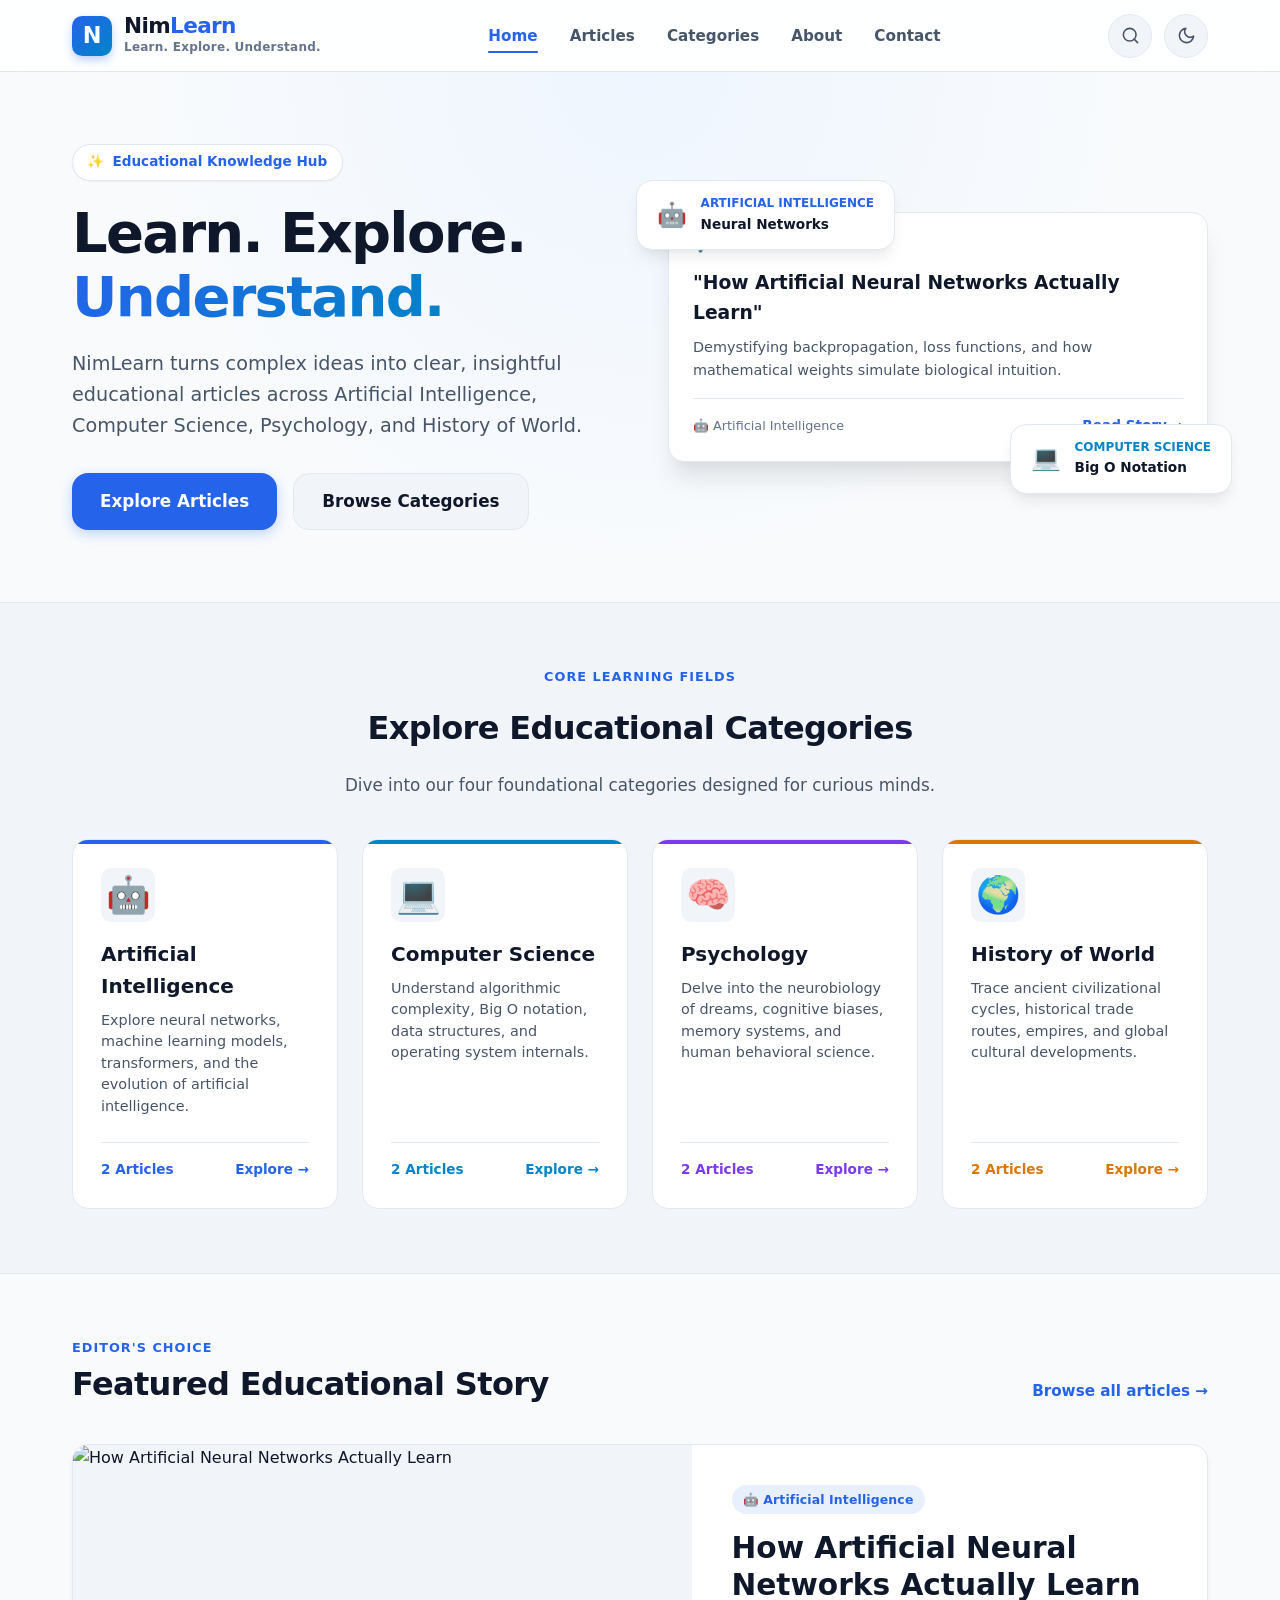
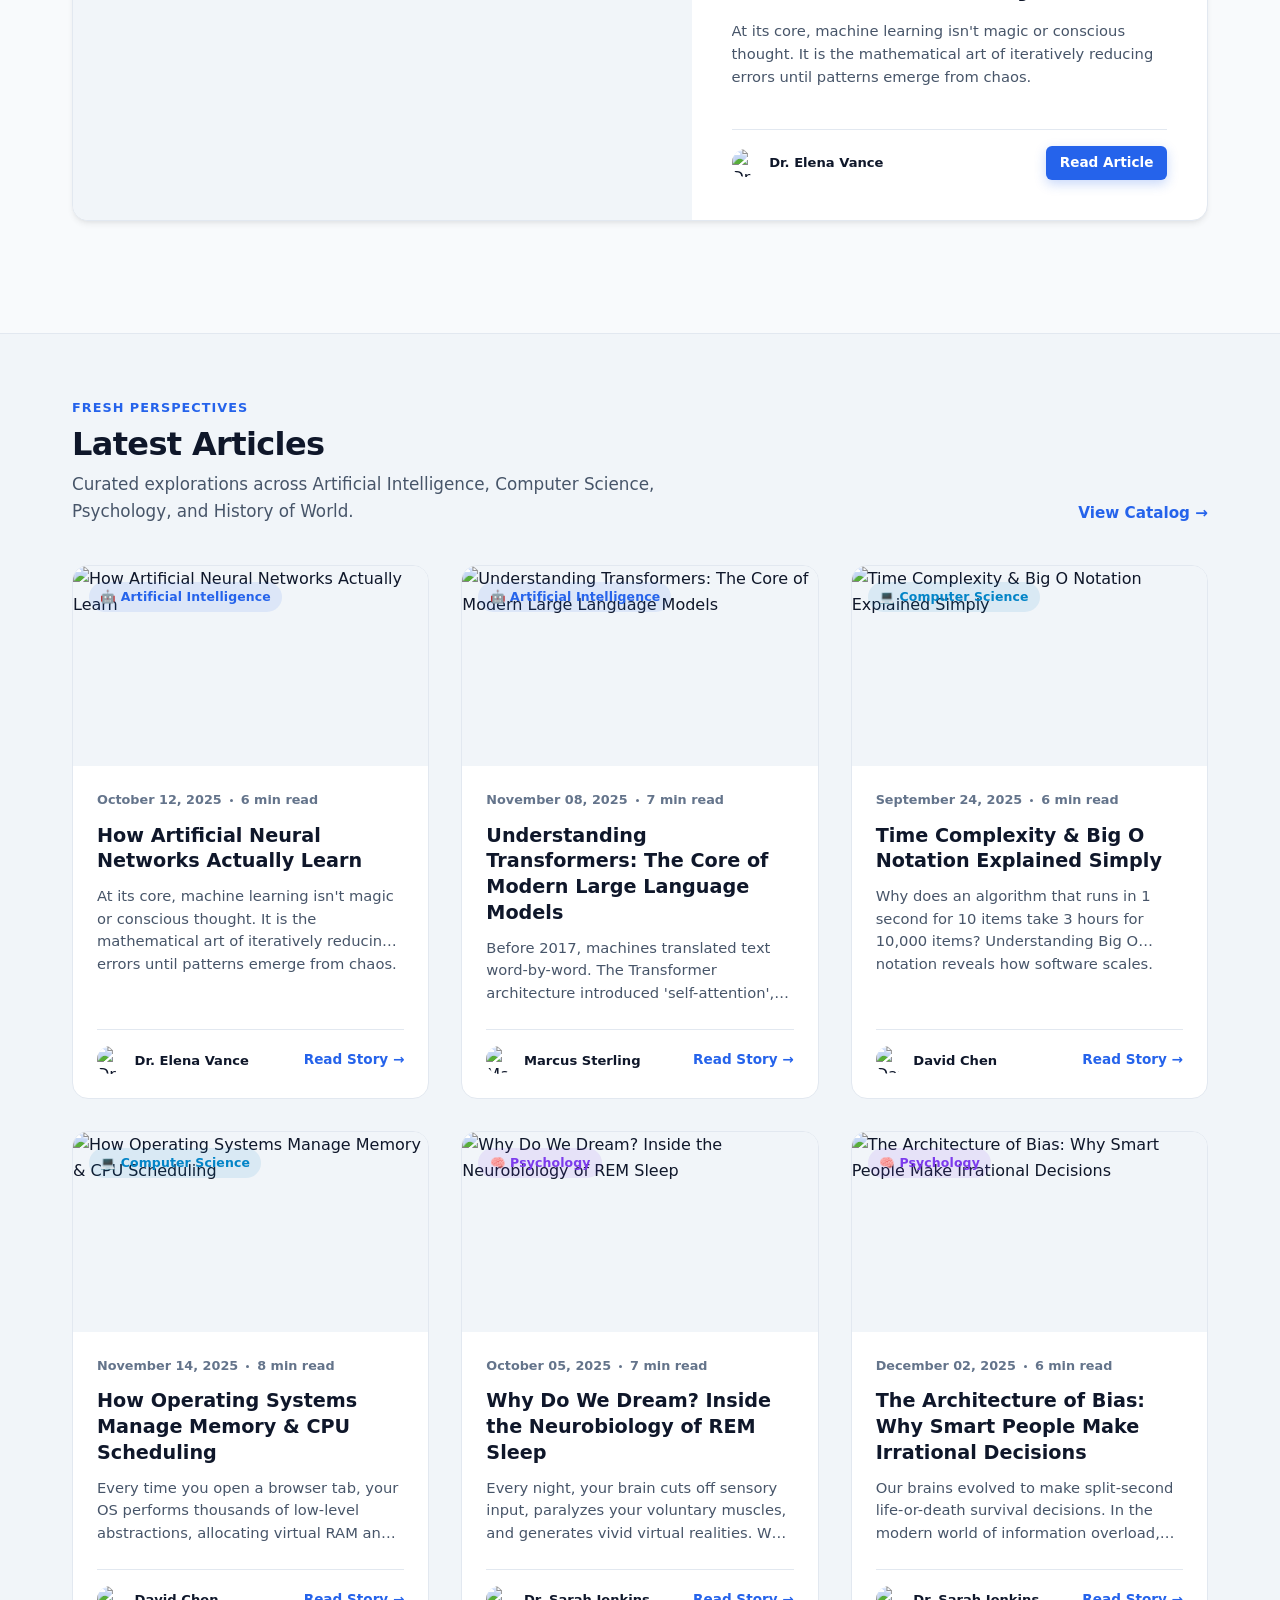
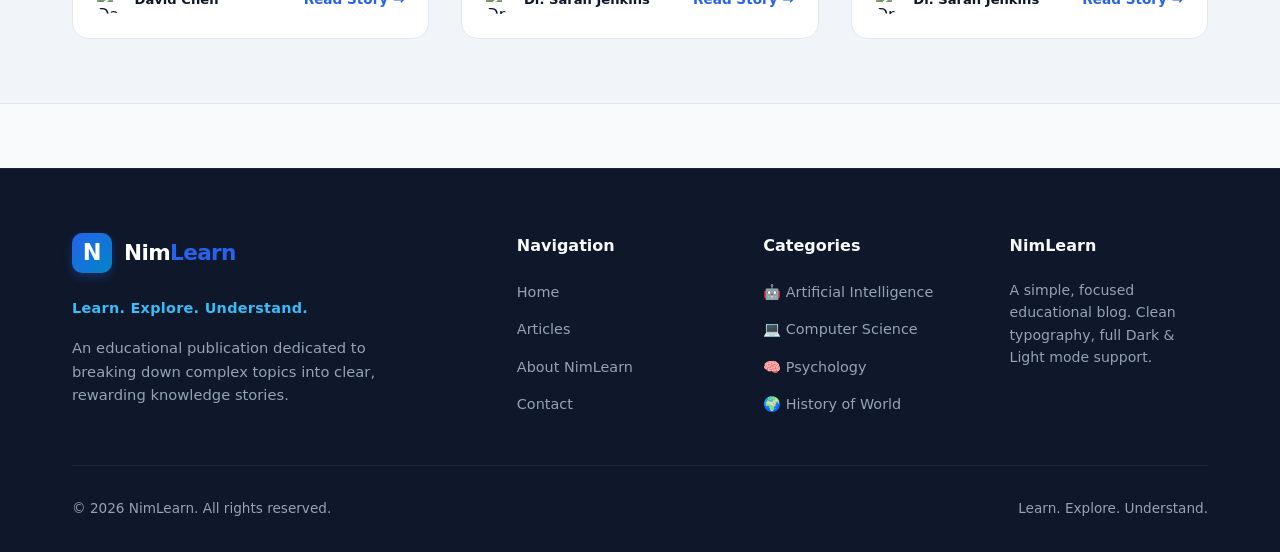
==== index.html @ ef0b47cc "Update NimLearn educational blog website" ====
<!DOCTYPE html>
<html lang="en">
<head>
  <meta charset="UTF-8">
  <meta name="viewport" content="width=device-width, initial-scale=1.0">
  <title>NimLearn — Learn. Explore. Understand.</title>
  <meta name="description" content="NimLearn is an educational knowledge blog featuring articles across Artificial Intelligence, Computer Science, Psychology, and History of World.">
  
  <link rel="stylesheet" href="css/style.css">
  <link rel="stylesheet" href="css/responsive.css">
  
  <link rel="icon" href="data:image/svg+xml,<svg xmlns=%22http://www.w3.org/2000/svg%22 viewBox=%220 0 100 100%22><rect width=%22100%22 height=%22100%22 rx=%2220%22 fill=%22%232563eb%22/><text y=%2265%22 x=%2222%22 font-size=%2255%22 font-weight=%22bold%22 fill=%22%23ffffff%22>N</text></svg>">
</head>
<body>

  <!-- Sticky Header Navigation -->
  <header class="site-header">
    <div class="container nav-container">
      <a href="index.html" class="brand" aria-label="NimLearn Home">
        <div class="brand-icon">N</div>
        <div class="brand-text">
          <span class="brand-name">Nim<span>Learn</span></span>
          <span class="brand-tagline">Learn. Explore. Understand.</span>
        </div>
      </a>

      <nav aria-label="Main Navigation">
        <ul class="nav-links">
          <li><a href="index.html" class="nav-link active">Home</a></li>
          <li><a href="blog.html" class="nav-link">Articles</a></li>
          <li><a href="#categories" class="nav-link">Categories</a></li>
          <li><a href="about.html" class="nav-link">About</a></li>
          <li><a href="contact.html" class="nav-link">Contact</a></li>
        </ul>
      </nav>

      <div class="nav-actions">
        <button class="search-trigger-btn" aria-label="Search articles" title="Search articles (Ctrl+K)">
          <svg width="19" height="19" viewBox="0 0 24 24" fill="none" stroke="currentColor" stroke-width="2" stroke-linecap="round" stroke-linejoin="round">
            <circle cx="11" cy="11" r="8"></circle>
            <line x1="21" y1="21" x2="16.65" y2="16.65"></line>
          </svg>
        </button>

        <button class="theme-toggle-btn" aria-label="Toggle theme" title="Toggle theme">
          <!-- Populated by theme.js -->
        </button>

        <button class="mobile-menu-btn" aria-label="Open mobile menu" aria-expanded="false">
          <svg width="24" height="24" viewBox="0 0 24 24" fill="none" stroke="currentColor" stroke-width="2" stroke-linecap="round" stroke-linejoin="round">
            <line x1="3" y1="12" x2="21" y2="12"></line>
            <line x1="3" y1="6" x2="21" y2="6"></line>
            <line x1="3" y1="18" x2="21" y2="18"></line>
          </svg>
        </button>
      </div>
    </div>
  </header>

  <main>
    <!-- Hero Section -->
    <section class="hero">
      <div class="container hero-grid">
        <div class="hero-content">
          <div class="hero-tag">
            <span>✨</span> Educational Knowledge Hub
          </div>
          <h1 class="hero-title">
            Learn. Explore. <span>Understand.</span>
          </h1>
          <p class="hero-subtitle">
            NimLearn turns complex ideas into clear, insightful educational articles across Artificial Intelligence, Computer Science, Psychology, and History of World.
          </p>
          <div class="hero-buttons">
            <a href="blog.html" class="btn btn-primary btn-lg">Explore Articles</a>
            <a href="#categories" class="btn btn-secondary btn-lg">Browse Categories</a>
          </div>
        </div>

        <div class="hero-visual">
          <div class="hero-card-stack">
            <div class="hero-orbit-card hero-card-float-1">
              <span style="font-size: 1.5rem;">🤖</span>
              <div>
                <div style="font-size: 0.75rem; font-weight: 800; color: var(--category-ai);">ARTIFICIAL INTELLIGENCE</div>
                <div style="font-size: 0.85rem; font-weight: 700;">Neural Networks</div>
              </div>
            </div>

            <div class="hero-orbit-card hero-card-main">
              <div>
                <div class="hero-card-badge">
                  <span>💡</span> SPOTLIGHT ARTICLE
                </div>
                <h3 style="margin-top: 0.75rem;">"How Artificial Neural Networks Actually Learn"</h3>
                <p style="font-size: 0.9rem; color: var(--text-secondary); margin-top: 0.5rem;">
                  Demystifying backpropagation, loss functions, and how mathematical weights simulate biological intuition.
                </p>
              </div>
              <div style="display: flex; align-items: center; justify-content: space-between; border-top: 1px solid var(--border-color); padding-top: 1rem;">
                <span style="font-size: 0.8rem; color: var(--text-muted);">🤖 Artificial Intelligence</span>
                <a href="article.html?id=1" style="font-size: 0.85rem; font-weight: 700; color: var(--accent-primary);">Read Story →</a>
              </div>
            </div>

            <div class="hero-orbit-card hero-card-float-2">
              <span style="font-size: 1.5rem;">💻</span>
              <div>
                <div style="font-size: 0.75rem; font-weight: 800; color: var(--category-cs);">COMPUTER SCIENCE</div>
                <div style="font-size: 0.85rem; font-weight: 700;">Big O Notation</div>
              </div>
            </div>
          </div>
        </div>
      </div>
    </section>

    <!-- Four Categories Grid Section -->
    <section class="section section-subtle" id="categories">
      <div class="container">
        <div class="section-header section-header-center">
          <div class="section-kicker">Core Learning Fields</div>
          <h2 class="section-title">Explore Educational Categories</h2>
          <p class="section-desc">Dive into our four foundational categories designed for curious minds.</p>
        </div>

        <div class="category-cards-grid" id="homepageCategoryCards"></div>
      </div>
    </section>

    <!-- Featured Knowledge Article Section -->
    <section class="section">
      <div class="container">
        <div class="section-header">
          <div>
            <div class="section-kicker">Editor's Choice</div>
            <h2 class="section-title">Featured Educational Story</h2>
          </div>
          <a href="blog.html" class="view-all-link">Browse all articles →</a>
        </div>

        <div id="homepageFeaturedHero"></div>
      </div>
    </section>

    <!-- Latest Articles Section -->
    <section class="section section-subtle">
      <div class="container">
        <div class="section-header">
          <div>
            <div class="section-kicker">Fresh Perspectives</div>
            <h2 class="section-title">Latest Articles</h2>
            <p class="section-desc">Curated explorations across Artificial Intelligence, Computer Science, Psychology, and History of World.</p>
          </div>
          <a href="blog.html" class="view-all-link">View Catalog →</a>
        </div>

        <div class="article-grid" id="homepageLatestGrid"></div>
      </div>
    </section>
  </main>

  <!-- Global Footer -->
  <footer class="site-footer">
    <div class="container">
      <div class="footer-grid">
        <div class="footer-brand">
          <a href="index.html" class="brand" style="margin-bottom: 0.5rem;">
            <div class="brand-icon">N</div>
            <div class="brand-text">
              <span class="brand-name" style="color: #ffffff;">Nim<span>Learn</span></span>
            </div>
          </a>
          <div class="footer-tagline">Learn. Explore. Understand.</div>
          <p class="footer-desc">
            An educational publication dedicated to breaking down complex topics into clear, rewarding knowledge stories.
          </p>
        </div>

        <div>
          <h4 class="footer-heading">Navigation</h4>
          <ul class="footer-links">
            <li><a href="index.html" class="footer-link">Home</a></li>
            <li><a href="blog.html" class="footer-link">Articles</a></li>
            <li><a href="about.html" class="footer-link">About NimLearn</a></li>
            <li><a href="contact.html" class="footer-link">Contact</a></li>
          </ul>
        </div>

        <div>
          <h4 class="footer-heading">Categories</h4>
          <ul class="footer-links">
            <li><a href="categories/artificial-intelligence.html" class="footer-link">🤖 Artificial Intelligence</a></li>
            <li><a href="categories/computer-science.html" class="footer-link">💻 Computer Science</a></li>
            <li><a href="categories/psychology.html" class="footer-link">🧠 Psychology</a></li>
            <li><a href="categories/history-of-world.html" class="footer-link">🌍 History of World</a></li>
          </ul>
        </div>

        <div>
          <h4 class="footer-heading">NimLearn</h4>
          <p style="font-size: 0.88rem; line-height: 1.6;">
            A simple, focused educational blog. Clean typography, full Dark & Light mode support.
          </p>
        </div>
      </div>

      <div class="footer-bottom">
        <div>© 2026 NimLearn. All rights reserved.</div>
        <div>Learn. Explore. Understand.</div>
      </div>
    </div>
  </footer>

  <!-- Scripts -->
  <script src="js/articles.js"></script>
  <script src="js/theme.js"></script>
  <script src="js/search.js"></script>
  <script src="js/main.js"></script>
</body>
</html>
---- css/style.css ----
/* ==========================================================================
   NimLearn - Core Design System & Stylesheet
   Tagline: "Learn. Explore. Understand."
   Categories: Artificial Intelligence, Computer Science, Psychology, History of World
   ========================================================================== */

/* --------------------------------------------------------------------------
   1. Theme Variables (Light Mode Default & Dark Mode Overrides)
   -------------------------------------------------------------------------- */
:root {
  /* Color Palette - Light Mode */
  --bg-primary: #f8fafc;
  --bg-surface: #ffffff;
  --bg-surface-elevated: #ffffff;
  --bg-subtle: #f1f5f9;
  --bg-header: rgba(255, 255, 255, 0.85);

  --text-primary: #0f172a;
  --text-secondary: #475569;
  --text-muted: #64748b;
  --text-inverse: #ffffff;

  --border-color: #e2e8f0;
  --border-subtle: #cbd5e1;

  /* Accent & Category Colors */
  --accent-primary: #2563eb;
  --accent-hover: #1d4ed8;
  --accent-light: #eff6ff;

  --category-ai: #2563eb;
  --category-cs: #0284c7;
  --category-psychology: #7c3aed;
  --category-history: #d97706;

  --badge-ai-bg: rgba(37, 99, 235, 0.1);
  --badge-cs-bg: rgba(2, 132, 199, 0.1);
  --badge-psychology-bg: rgba(124, 58, 237, 0.1);
  --badge-history-bg: rgba(217, 119, 6, 0.1);

  /* Shadows */
  --shadow-sm: 0 1px 2px 0 rgba(0, 0, 0, 0.05);
  --shadow-md: 0 4px 6px -1px rgba(0, 0, 0, 0.07), 0 2px 4px -2px rgba(0, 0, 0, 0.05);
  --shadow-lg: 0 10px 15px -3px rgba(0, 0, 0, 0.08), 0 4px 6px -4px rgba(0, 0, 0, 0.04);
  --shadow-xl: 0 20px 25px -5px rgba(0, 0, 0, 0.1), 0 8px 10px -6px rgba(0, 0, 0, 0.04);

  /* Radius & Transitions */
  --radius-sm: 0.375rem;
  --radius-md: 0.625rem;
  --radius-lg: 1rem;
  --radius-full: 9999px;

  --transition-fast: 0.15s ease;
  --transition-normal: 0.25s ease;
  --transition-slow: 0.4s ease;

  /* Layout */
  --container-max: 1200px;
  --header-height: 72px;
}

/* Dark Mode Overrides */
[data-theme="dark"] {
  --bg-primary: #0b1120;
  --bg-surface: #1e293b;
  --bg-surface-elevated: #334155;
  --bg-subtle: #0f172a;
  --bg-header: rgba(15, 23, 42, 0.88);

  --text-primary: #f8fafc;
  --text-secondary: #cbd5e1;
  --text-muted: #94a3b8;
  --text-inverse: #0f172a;

  --border-color: #334155;
  --border-subtle: #475569;

  --accent-primary: #38bdf8;
  --accent-hover: #7dd3fc;
  --accent-light: rgba(56, 189, 248, 0.12);

  --badge-ai-bg: rgba(56, 189, 248, 0.15);
  --badge-cs-bg: rgba(56, 189, 248, 0.15);
  --badge-psychology-bg: rgba(167, 139, 250, 0.15);
  --badge-history-bg: rgba(251, 191, 36, 0.15);

  --shadow-sm: 0 1px 2px 0 rgba(0, 0, 0, 0.4);
  --shadow-md: 0 4px 6px -1px rgba(0, 0, 0, 0.4), 0 2px 4px -2px rgba(0, 0, 0, 0.3);
  --shadow-lg: 0 10px 15px -3px rgba(0, 0, 0, 0.5), 0 4px 6px -4px rgba(0, 0, 0, 0.4);
  --shadow-xl: 0 20px 25px -5px rgba(0, 0, 0, 0.6), 0 8px 10px -6px rgba(0, 0, 0, 0.5);
}

/* --------------------------------------------------------------------------
   2. Reset & Base Styles
   -------------------------------------------------------------------------- */
*, *::before, *::after {
  box-sizing: border-box;
  margin: 0;
  padding: 0;
}

html {
  scroll-behavior: smooth;
  font-size: 16px;
  -webkit-text-size-adjust: 100%;
}

body {
  font-family: system-ui, -apple-system, BlinkMacSystemFont, 'Segoe UI', Roboto, Oxygen, Ubuntu, Cantarell, 'Helvetica Neue', sans-serif;
  background-color: var(--bg-primary);
  color: var(--text-primary);
  line-height: 1.6;
  min-height: 100vh;
  display: flex;
  flex-direction: column;
  transition: background-color var(--transition-normal), color var(--transition-normal);
  -webkit-font-smoothing: antialiased;
}

a {
  color: inherit;
  text-decoration: none;
  transition: color var(--transition-fast);
}

img {
  max-width: 100%;
  height: auto;
  display: block;
}

button, input, textarea {
  font: inherit;
  color: inherit;
}

button {
  cursor: pointer;
  border: none;
  background: none;
}

ul, ol {
  list-style: none;
}

/* --------------------------------------------------------------------------
   3. Container & Layout Helpers
   -------------------------------------------------------------------------- */
.container {
  width: 100%;
  max-width: var(--container-max);
  margin-left: auto;
  margin-right: auto;
  padding-left: 1.5rem;
  padding-right: 1.5rem;
}

main {
  flex: 1;
}

.section {
  padding-top: 4rem;
  padding-bottom: 4rem;
}

.section-subtle {
  background-color: var(--bg-subtle);
  border-top: 1px solid var(--border-color);
  border-bottom: 1px solid var(--border-color);
}

.section-header {
  display: flex;
  justify-content: space-between;
  align-items: flex-end;
  margin-bottom: 2.5rem;
  flex-wrap: wrap;
  gap: 1rem;
}

.section-header-center {
  text-align: center;
  flex-direction: column;
  align-items: center;
}

.section-kicker {
  font-size: 0.8rem;
  font-weight: 700;
  text-transform: uppercase;
  letter-spacing: 0.08em;
  color: var(--accent-primary);
  margin-bottom: 0.4rem;
}

.section-title {
  font-size: 2rem;
  font-weight: 800;
  line-height: 1.2;
  letter-spacing: -0.02em;
  color: var(--text-primary);
}

.section-desc {
  font-size: 1.05rem;
  color: var(--text-secondary);
  margin-top: 0.5rem;
  max-width: 600px;
}

.view-all-link {
  font-size: 0.95rem;
  font-weight: 700;
  color: var(--accent-primary);
  display: inline-flex;
  align-items: center;
  gap: 0.35rem;
}

.view-all-link:hover {
  color: var(--accent-hover);
  transform: translateX(3px);
}

/* --------------------------------------------------------------------------
   4. Header & Sticky Navigation
   -------------------------------------------------------------------------- */
.site-header {
  position: sticky;
  top: 0;
  z-index: 100;
  height: var(--header-height);
  background-color: var(--bg-header);
  backdrop-filter: blur(12px);
  -webkit-backdrop-filter: blur(12px);
  border-bottom: 1px solid var(--border-color);
  transition: background-color var(--transition-normal), border-color var(--transition-normal);
}

.nav-container {
  height: 100%;
  display: flex;
  align-items: center;
  justify-content: space-between;
}

.brand {
  display: flex;
  align-items: center;
  gap: 0.75rem;
}

.brand-icon {
  width: 40px;
  height: 40px;
  border-radius: var(--radius-md);
  background: linear-gradient(135deg, #2563eb, #0284c7);
  color: #ffffff;
  font-weight: 900;
  font-size: 1.4rem;
  display: flex;
  align-items: center;
  justify-content: center;
  box-shadow: 0 4px 10px rgba(37, 99, 235, 0.3);
}

.brand-text {
  display: flex;
  flex-direction: column;
}

.brand-name {
  font-size: 1.35rem;
  font-weight: 800;
  letter-spacing: -0.03em;
  color: var(--text-primary);
  line-height: 1.1;
}

.brand-name span {
  color: var(--accent-primary);
}

.brand-tagline {
  font-size: 0.75rem;
  font-weight: 600;
  color: var(--text-muted);
  letter-spacing: 0.02em;
}

.nav-links {
  display: flex;
  align-items: center;
  gap: 2rem;
}

.nav-link {
  font-size: 0.95rem;
  font-weight: 600;
  color: var(--text-secondary);
  position: relative;
  padding: 0.5rem 0;
}

.nav-link:hover, .nav-link.active {
  color: var(--accent-primary);
}

.nav-link.active::after {
  content: '';
  position: absolute;
  bottom: 0;
  left: 0;
  width: 100%;
  height: 2px;
  background-color: var(--accent-primary);
  border-radius: var(--radius-full);
}

.nav-actions {
  display: flex;
  align-items: center;
  gap: 0.75rem;
}

.theme-toggle-btn, .search-trigger-btn {
  width: 40px;
  height: 40px;
  border-radius: var(--radius-full);
  display: flex;
  align-items: center;
  justify-content: center;
  color: var(--text-secondary);
  background-color: var(--bg-subtle);
  border: 1px solid var(--border-color);
  transition: all var(--transition-fast);
}

.theme-toggle-btn:hover, .search-trigger-btn:hover {
  color: var(--text-primary);
  background-color: var(--border-color);
  transform: translateY(-1px);
}

.mobile-menu-btn {
  display: none;
  width: 40px;
  height: 40px;
  border-radius: var(--radius-md);
  align-items: center;
  justify-content: center;
  color: var(--text-primary);
  background-color: var(--bg-subtle);
  border: 1px solid var(--border-color);
}

/* --------------------------------------------------------------------------
   5. Buttons & Badges
   -------------------------------------------------------------------------- */
.btn {
  display: inline-flex;
  align-items: center;
  justify-content: center;
  gap: 0.5rem;
  padding: 0.65rem 1.25rem;
  font-size: 0.95rem;
  font-weight: 700;
  border-radius: var(--radius-md);
  transition: all var(--transition-fast);
  text-align: center;
}

.btn-primary {
  background-color: var(--accent-primary);
  color: #ffffff;
  box-shadow: 0 4px 12px rgba(37, 99, 235, 0.25);
}

.btn-primary:hover {
  background-color: var(--accent-hover);
  transform: translateY(-2px);
  box-shadow: 0 6px 16px rgba(37, 99, 235, 0.35);
}

.btn-secondary {
  background-color: var(--bg-subtle);
  color: var(--text-primary);
  border: 1px solid var(--border-color);
}

.btn-secondary:hover {
  background-color: var(--border-color);
  transform: translateY(-2px);
}

.btn-lg {
  padding: 0.85rem 1.75rem;
  font-size: 1.05rem;
  border-radius: var(--radius-lg);
}

.btn-sm {
  padding: 0.4rem 0.85rem;
  font-size: 0.85rem;
  border-radius: var(--radius-sm);
}

.badge {
  display: inline-flex;
  align-items: center;
  gap: 0.35rem;
  padding: 0.3rem 0.7rem;
  font-size: 0.78rem;
  font-weight: 700;
  border-radius: var(--radius-full);
  letter-spacing: 0.01em;
}

.badge-ai, .badge-artificial-intelligence {
  background-color: var(--badge-ai-bg);
  color: var(--category-ai);
}

.badge-cs, .badge-computer-science {
  background-color: var(--badge-cs-bg);
  color: var(--category-cs);
}

.badge-psychology {
  background-color: var(--badge-psychology-bg);
  color: var(--category-psychology);
}

.badge-history, .badge-history-of-world {
  background-color: var(--badge-history-bg);
  color: var(--category-history);
}

/* --------------------------------------------------------------------------
   6. Homepage Hero Section
   -------------------------------------------------------------------------- */
.hero {
  padding-top: 4.5rem;
  padding-bottom: 4.5rem;
  background: radial-gradient(circle at 50% 0%, var(--accent-light) 0%, transparent 60%);
  position: relative;
  overflow: hidden;
}

.hero-grid {
  display: grid;
  grid-template-columns: 1fr 1fr;
  gap: 3.5rem;
  align-items: center;
}

.hero-tag {
  display: inline-flex;
  align-items: center;
  gap: 0.5rem;
  padding: 0.4rem 0.9rem;
  background-color: var(--bg-surface);
  border: 1px solid var(--border-color);
  border-radius: var(--radius-full);
  font-size: 0.85rem;
  font-weight: 700;
  color: var(--accent-primary);
  margin-bottom: 1.25rem;
  box-shadow: var(--shadow-sm);
}

.hero-title {
  font-size: 3.25rem;
  font-weight: 900;
  line-height: 1.15;
  letter-spacing: -0.03em;
  color: var(--text-primary);
  margin-bottom: 1.25rem;
}

.hero-title span {
  background: linear-gradient(135deg, var(--accent-primary), #0284c7);
  -webkit-background-clip: text;
  -webkit-text-fill-color: transparent;
}

.hero-subtitle {
  font-size: 1.2rem;
  color: var(--text-secondary);
  line-height: 1.6;
  margin-bottom: 2rem;
  max-width: 520px;
}

.hero-buttons {
  display: flex;
  gap: 1rem;
  flex-wrap: wrap;
}

.hero-card-stack {
  position: relative;
}

.hero-orbit-card {
  background-color: var(--bg-surface);
  border: 1px solid var(--border-color);
  border-radius: var(--radius-lg);
  padding: 1.5rem;
  box-shadow: var(--shadow-xl);
  transition: transform var(--transition-normal);
}

.hero-orbit-card:hover {
  transform: translateY(-4px);
}

.hero-card-main {
  position: relative;
  z-index: 2;
  display: flex;
  flex-direction: column;
  gap: 1rem;
}

.hero-card-badge {
  font-size: 0.75rem;
  font-weight: 800;
  color: var(--category-ai);
  text-transform: uppercase;
  letter-spacing: 0.05em;
  display: flex;
  align-items: center;
  gap: 0.4rem;
}

.hero-card-float-1 {
  position: absolute;
  top: -2rem;
  left: -2rem;
  z-index: 3;
  padding: 0.85rem 1.25rem;
  display: flex;
  align-items: center;
  gap: 0.85rem;
  background-color: var(--bg-surface-elevated);
  border: 1px solid var(--border-color);
  box-shadow: var(--shadow-lg);
}

.hero-card-float-2 {
  position: absolute;
  bottom: -2rem;
  right: -1.5rem;
  z-index: 3;
  padding: 0.85rem 1.25rem;
  display: flex;
  align-items: center;
  gap: 0.85rem;
  background-color: var(--bg-surface-elevated);
  border: 1px solid var(--border-color);
  box-shadow: var(--shadow-lg);
}

/* --------------------------------------------------------------------------
   7. Four Categories Grid Section
   -------------------------------------------------------------------------- */
.category-cards-grid {
  display: grid;
  grid-template-columns: repeat(4, 1fr);
  gap: 1.5rem;
}

.category-card {
  background-color: var(--bg-surface);
  border: 1px solid var(--border-color);
  border-radius: var(--radius-lg);
  padding: 1.75rem;
  display: flex;
  flex-direction: column;
  justify-content: space-between;
  transition: all var(--transition-normal);
  position: relative;
  overflow: hidden;
}

.category-card::before {
  content: '';
  position: absolute;
  top: 0;
  left: 0;
  width: 100%;
  height: 4px;
  background: var(--category-color, var(--accent-primary));
}

.category-card:hover {
  transform: translateY(-6px);
  box-shadow: var(--shadow-lg);
  border-color: var(--border-subtle);
}

.category-card-icon {
  font-size: 2.25rem;
  margin-bottom: 1rem;
  width: 54px;
  height: 54px;
  display: flex;
  align-items: center;
  justify-content: center;
  background-color: var(--bg-subtle);
  border-radius: var(--radius-md);
}

.category-card-title {
  font-size: 1.25rem;
  font-weight: 800;
  color: var(--text-primary);
  margin-bottom: 0.5rem;
}

.category-card-desc {
  font-size: 0.9rem;
  color: var(--text-secondary);
  line-height: 1.5;
  margin-bottom: 1.5rem;
  flex: 1;
}

.category-card-footer {
  display: flex;
  align-items: center;
  justify-content: space-between;
  padding-top: 1rem;
  border-top: 1px solid var(--border-color);
  font-size: 0.85rem;
  font-weight: 700;
  color: var(--category-color, var(--accent-primary));
}

/* Category Pill Navigation Strip */
.category-pill-list {
  display: flex;
  align-items: center;
  justify-content: center;
  gap: 0.75rem;
  flex-wrap: wrap;
}

.category-pill {
  padding: 0.6rem 1.2rem;
  border-radius: var(--radius-full);
  background-color: var(--bg-surface);
  border: 1px solid var(--border-color);
  color: var(--text-secondary);
  font-size: 0.9rem;
  font-weight: 700;
  display: inline-flex;
  align-items: center;
  gap: 0.4rem;
  transition: all var(--transition-fast);
}

.category-pill:hover, .category-pill.active {
  background-color: var(--accent-primary);
  color: #ffffff;
  border-color: var(--accent-primary);
  box-shadow: 0 4px 12px rgba(37, 99, 235, 0.25);
}

/* --------------------------------------------------------------------------
   8. Article Card & Grid System
   -------------------------------------------------------------------------- */
.article-grid {
  display: grid;
  grid-template-columns: repeat(3, 1fr);
  gap: 2rem;
}

.article-card {
  background-color: var(--bg-surface);
  border: 1px solid var(--border-color);
  border-radius: var(--radius-lg);
  overflow: hidden;
  display: flex;
  flex-direction: column;
  transition: all var(--transition-normal);
}

.article-card:hover {
  transform: translateY(-4px);
  box-shadow: var(--shadow-lg);
  border-color: var(--border-subtle);
}

.article-card-thumb-link {
  position: relative;
  aspect-ratio: 16 / 9;
  overflow: hidden;
  background-color: var(--bg-subtle);
}

.article-card-thumb {
  width: 100%;
  height: 100%;
  object-fit: cover;
  transition: transform var(--transition-slow);
}

.article-card:hover .article-card-thumb {
  transform: scale(1.05);
}

.article-card-category-overlay {
  position: absolute;
  top: 1rem;
  left: 1rem;
  z-index: 2;
}

.article-card-body {
  padding: 1.5rem;
  display: flex;
  flex-direction: column;
  flex: 1;
}

.article-card-meta {
  display: flex;
  align-items: center;
  gap: 0.5rem;
  font-size: 0.8rem;
  color: var(--text-muted);
  font-weight: 600;
  margin-bottom: 0.75rem;
}

.meta-dot {
  width: 3px;
  height: 3px;
  border-radius: 50%;
  background-color: var(--text-muted);
}

.article-card-title {
  font-size: 1.2rem;
  font-weight: 800;
  line-height: 1.35;
  margin-bottom: 0.65rem;
  color: var(--text-primary);
}

.article-card-title a:hover {
  color: var(--accent-primary);
}

.article-card-excerpt {
  font-size: 0.92rem;
  color: var(--text-secondary);
  line-height: 1.55;
  margin-bottom: 1.5rem;
  flex: 1;
  display: -webkit-box;
  -webkit-line-clamp: 3;
  -webkit-box-orient: vertical;
  overflow: hidden;
}

.article-card-footer {
  display: flex;
  align-items: center;
  justify-content: space-between;
  border-top: 1px solid var(--border-color);
  padding-top: 1rem;
}

.article-author-mini {
  display: flex;
  align-items: center;
  gap: 0.6rem;
}

.author-avatar-mini {
  width: 28px;
  height: 28px;
  border-radius: 50%;
  object-fit: cover;
}

.author-name-mini {
  font-size: 0.82rem;
  font-weight: 700;
  color: var(--text-primary);
}

.article-read-link {
  font-size: 0.85rem;
  font-weight: 700;
  color: var(--accent-primary);
  display: inline-flex;
  align-items: center;
  gap: 0.25rem;
}

/* Featured Hero Article Card */
.featured-hero-card {
  display: grid;
  grid-template-columns: 1.2fr 1fr;
  background-color: var(--bg-surface);
  border: 1px solid var(--border-color);
  border-radius: var(--radius-lg);
  overflow: hidden;
  box-shadow: var(--shadow-md);
  margin-bottom: 3rem;
}

.featured-hero-media {
  position: relative;
  min-height: 340px;
  overflow: hidden;
  background-color: var(--bg-subtle);
}

.featured-hero-media img {
  width: 100%;
  height: 100%;
  object-fit: cover;
}

.featured-hero-content {
  padding: 2.5rem;
  display: flex;
  flex-direction: column;
  justify-content: center;
  gap: 1rem;
}

.featured-hero-title {
  font-size: 1.85rem;
  font-weight: 900;
  line-height: 1.25;
  color: var(--text-primary);
}

.featured-hero-title a:hover {
  color: var(--accent-primary);
}

/* --------------------------------------------------------------------------
   9. Article Reader Page (Single Article View)
   -------------------------------------------------------------------------- */
.reading-progress-bar {
  position: fixed;
  top: 0;
  left: 0;
  height: 3px;
  background: linear-gradient(to right, #2563eb, #38bdf8);
  z-index: 101;
  width: 0%;
  transition: width 0.1s ease-out;
}

.article-single-view {
  max-width: 820px;
  margin: 0 auto;
  padding: 3rem 1.5rem 5rem 1.5rem;
}

.article-header {
  margin-bottom: 2.5rem;
}

.article-header-meta-top {
  display: flex;
  align-items: center;
  gap: 0.75rem;
  margin-bottom: 1.25rem;
}

.article-main-title {
  font-size: 2.85rem;
  font-weight: 900;
  line-height: 1.18;
  letter-spacing: -0.03em;
  color: var(--text-primary);
  margin-bottom: 1rem;
}

.article-subtitle {
  font-size: 1.3rem;
  color: var(--text-secondary);
  line-height: 1.5;
  margin-bottom: 2rem;
}

.article-author-bar {
  display: flex;
  align-items: center;
  justify-content: space-between;
  padding-top: 1.5rem;
  padding-bottom: 1.5rem;
  border-top: 1px solid var(--border-color);
  border-bottom: 1px solid var(--border-color);
  flex-wrap: wrap;
  gap: 1rem;
}

.article-author-profile {
  display: flex;
  align-items: center;
  gap: 1rem;
}

.article-author-avatar {
  width: 48px;
  height: 48px;
  border-radius: 50%;
  object-fit: cover;
}

.article-author-name {
  font-size: 1rem;
  font-weight: 800;
  color: var(--text-primary);
  display: block;
}

.article-author-role {
  font-size: 0.85rem;
  color: var(--text-muted);
}

.article-featured-media-wrapper {
  margin-bottom: 3rem;
  border-radius: var(--radius-lg);
  overflow: hidden;
  background-color: var(--bg-subtle);
  box-shadow: var(--shadow-md);
}

.article-featured-img {
  width: 100%;
  max-height: 480px;
  object-fit: cover;
}

.article-media-caption {
  padding: 0.75rem 1rem;
  font-size: 0.85rem;
  color: var(--text-muted);
  text-align: center;
  background-color: var(--bg-surface);
  border-top: 1px solid var(--border-color);
}

.article-body-wrapper {
  font-size: 1.125rem;
  line-height: 1.8;
  color: var(--text-primary);
}

.article-body-wrapper p {
  margin-bottom: 1.75rem;
}

.article-body-wrapper h2 {
  font-size: 1.75rem;
  font-weight: 800;
  letter-spacing: -0.02em;
  margin-top: 2.75rem;
  margin-bottom: 1rem;
  color: var(--text-primary);
}

.article-body-wrapper h3 {
  font-size: 1.35rem;
  font-weight: 700;
  margin-top: 2rem;
  margin-bottom: 0.75rem;
  color: var(--text-primary);
}

.article-lead {
  font-size: 1.25rem;
  font-weight: 500;
  line-height: 1.7;
  color: var(--text-secondary);
}

.callout-box {
  background-color: var(--bg-surface);
  border-left: 4px solid var(--accent-primary);
  border-radius: var(--radius-md);
  padding: 1.5rem;
  margin: 2rem 0;
  box-shadow: var(--shadow-sm);
  display: flex;
  gap: 1rem;
}

.callout-icon {
  font-size: 1.5rem;
}

.callout-content h4 {
  font-size: 1.05rem;
  font-weight: 800;
  margin-bottom: 0.4rem;
}

.callout-content p {
  margin-bottom: 0;
  font-size: 0.98rem;
  color: var(--text-secondary);
}

.article-quote {
  margin: 2.5rem 0;
  padding-left: 1.5rem;
  border-left: 4px solid var(--accent-primary);
  font-size: 1.35rem;
  font-style: italic;
  font-weight: 600;
  color: var(--text-primary);
}

.article-tags-wrapper {
  display: flex;
  align-items: center;
  gap: 0.5rem;
  flex-wrap: wrap;
  margin-top: 3rem;
  padding-top: 2rem;
  border-top: 1px solid var(--border-color);
}

.article-tag-pill {
  padding: 0.35rem 0.8rem;
  border-radius: var(--radius-full);
  background-color: var(--bg-subtle);
  border: 1px solid var(--border-color);
  font-size: 0.82rem;
  font-weight: 600;
  color: var(--text-secondary);
}

/* --------------------------------------------------------------------------
   10. Search Modal Dialog
   -------------------------------------------------------------------------- */
.search-modal-backdrop {
  position: fixed;
  top: 0;
  left: 0;
  width: 100vw;
  height: 100vh;
  background-color: rgba(15, 23, 42, 0.65);
  backdrop-filter: blur(6px);
  z-index: 200;
  display: flex;
  align-items: flex-start;
  justify-content: center;
  padding-top: 10vh;
  opacity: 0;
  visibility: hidden;
  transition: opacity var(--transition-fast), visibility var(--transition-fast);
}

.search-modal-backdrop.active {
  opacity: 1;
  visibility: visible;
}

.search-modal {
  width: 100%;
  max-width: 650px;
  background-color: var(--bg-surface);
  border: 1px solid var(--border-color);
  border-radius: var(--radius-lg);
  box-shadow: var(--shadow-xl);
  overflow: hidden;
  transform: translateY(-20px);
  transition: transform var(--transition-fast);
}

.search-modal-backdrop.active .search-modal {
  transform: translateY(0);
}

.search-modal-header {
  padding: 1rem 1.25rem;
  display: flex;
  align-items: center;
  gap: 0.75rem;
  border-bottom: 1px solid var(--border-color);
}

.search-modal-input {
  width: 100%;
  border: none;
  background: transparent;
  outline: none;
  font-size: 1.1rem;
  color: var(--text-primary);
}

.search-modal-results {
  max-height: 420px;
  overflow-y: auto;
  padding: 1rem;
}

.search-result-item {
  padding: 0.85rem 1rem;
  border-radius: var(--radius-md);
  display: flex;
  flex-direction: column;
  gap: 0.25rem;
  transition: background-color var(--transition-fast);
}

.search-result-item:hover {
  background-color: var(--bg-subtle);
}

.search-result-title {
  font-weight: 700;
  font-size: 1.05rem;
  color: var(--text-primary);
}

.search-result-meta {
  font-size: 0.8rem;
  color: var(--text-muted);
  display: flex;
  align-items: center;
  gap: 0.5rem;
}

.search-empty-state {
  text-align: center;
  padding: 3rem 1rem;
  color: var(--text-muted);
}

.search-empty-icon {
  font-size: 2.5rem;
  margin-bottom: 0.5rem;
}

/* --------------------------------------------------------------------------
   11. Footer Styles
   -------------------------------------------------------------------------- */
.site-footer {
  background-color: #0f172a;
  color: #94a3b8;
  padding-top: 4rem;
  padding-bottom: 2rem;
  border-top: 1px solid #1e293b;
  margin-top: 4rem;
}

.footer-grid {
  display: grid;
  grid-template-columns: 2fr 1fr 1fr 1fr;
  gap: 3rem;
  margin-bottom: 3rem;
}

.footer-brand {
  display: flex;
  flex-direction: column;
  gap: 1rem;
}

.footer-tagline {
  font-size: 0.9rem;
  font-weight: 700;
  color: #38bdf8;
  letter-spacing: 0.02em;
}

.footer-desc {
  font-size: 0.92rem;
  line-height: 1.6;
  max-width: 340px;
}

.footer-heading {
  color: #f8fafc;
  font-size: 1rem;
  font-weight: 800;
  margin-bottom: 1.25rem;
}

.footer-links {
  display: flex;
  flex-direction: column;
  gap: 0.75rem;
}

.footer-link {
  font-size: 0.9rem;
  color: #94a3b8;
}

.footer-link:hover {
  color: #38bdf8;
}

.footer-bottom {
  border-top: 1px solid #1e293b;
  padding-top: 2rem;
  display: flex;
  align-items: center;
  justify-content: space-between;
  font-size: 0.85rem;
  flex-wrap: wrap;
  gap: 1rem;
}

/* Toast Notifications */
.toast-container {
  position: fixed;
  bottom: 2rem;
  right: 2rem;
  z-index: 300;
  display: flex;
  flex-direction: column;
  gap: 0.75rem;
}

.toast {
  background-color: var(--bg-surface-elevated);
  color: var(--text-primary);
  border: 1px solid var(--border-color);
  padding: 0.85rem 1.25rem;
  border-radius: var(--radius-md);
  box-shadow: var(--shadow-lg);
  display: flex;
  align-items: center;
  gap: 0.75rem;
  font-weight: 600;
  font-size: 0.9rem;
  opacity: 0;
  transform: translateY(10px);
  transition: all var(--transition-normal);
}

.toast.show {
  opacity: 1;
  transform: translateY(0);
}
---- css/responsive.css ----
/* ==========================================================================
   NimLearn - Mobile-First & Multi-Tier Responsive Stylesheet
   Tagline: "Learn. Explore. Understand."
   Categories: Artificial Intelligence, Computer Science, Psychology, History of World
   ========================================================================== */

/* --------------------------------------------------------------------------
   1. Base Responsive Foundations (Zero Horizontal Scroll & Fluid Media)
   -------------------------------------------------------------------------- */
html, body {
  overflow-x: hidden;
  max-width: 100vw;
}

img, video, iframe, svg {
  max-width: 100%;
  height: auto;
}

/* Touch-friendly interactive minimum sizes */
button, 
a.btn, 
.category-pill, 
.theme-toggle-btn, 
.search-trigger-btn, 
.mobile-menu-btn {
  touch-action: manipulation;
}

.theme-toggle-btn,
.search-trigger-btn,
.mobile-menu-btn {
  min-width: 44px;
  min-height: 44px;
}

/* --------------------------------------------------------------------------
   2. Large Desktop & High-Res Screens (1200px and above)
   -------------------------------------------------------------------------- */
@media (min-width: 1200px) {
  .container {
    padding-left: 2rem;
    padding-right: 2rem;
  }

  .hero-title {
    font-size: 3.5rem;
  }
}

/* --------------------------------------------------------------------------
   3. Laptop / Medium Desktop (992px to 1199px)
   -------------------------------------------------------------------------- */
@media (max-width: 1199px) {
  .container {
    padding-left: 1.5rem;
    padding-right: 1.5rem;
  }

  .hero-grid {
    gap: 2.5rem;
  }

  .hero-title {
    font-size: 2.75rem;
  }

  .category-cards-grid {
    grid-template-columns: repeat(4, 1fr);
    gap: 1.25rem;
  }

  .category-card {
    padding: 1.25rem;
  }

  .article-grid {
    grid-template-columns: repeat(3, 1fr);
    gap: 1.5rem;
  }

  .footer-grid {
    grid-template-columns: 1.5fr 1fr 1fr 1fr;
    gap: 2rem;
  }
}

/* --------------------------------------------------------------------------
   4. Tablet Devices (768px to 991px)
   -------------------------------------------------------------------------- */
@media (max-width: 991px) {
  :root {
    --header-height: 68px;
  }

  .section {
    padding-top: 3rem;
    padding-bottom: 3rem;
  }

  /* Navigation Drawer for Tablet/Mobile */
  .nav-links {
    position: fixed;
    top: var(--header-height);
    left: 0;
    width: 100%;
    background-color: var(--bg-surface);
    border-bottom: 1px solid var(--border-color);
    flex-direction: column;
    align-items: stretch;
    padding: 1.5rem 2rem;
    gap: 0.5rem;
    box-shadow: var(--shadow-xl);
    transform: translateY(-120%);
    opacity: 0;
    pointer-events: none;
    transition: transform var(--transition-normal), opacity var(--transition-normal);
    z-index: 99;
  }

  .nav-links.active {
    transform: translateY(0);
    opacity: 1;
    pointer-events: auto;
  }

  .nav-link {
    padding: 0.75rem 1rem;
    font-size: 1.05rem;
    border-radius: var(--radius-md);
  }

  .nav-link:hover, .nav-link.active {
    background-color: var(--bg-subtle);
  }

  .nav-link.active::after {
    display: none;
  }

  .mobile-menu-btn {
    display: flex;
  }

  /* Hero Section */
  .hero {
    padding-top: 3.5rem;
    padding-bottom: 3.5rem;
  }

  .hero-grid {
    grid-template-columns: 1fr;
    gap: 3rem;
    text-align: center;
  }

  .hero-subtitle {
    margin-left: auto;
    margin-right: auto;
  }

  .hero-buttons {
    justify-content: center;
  }

  .hero-card-float-1, 
  .hero-card-float-2 {
    display: none;
  }

  /* Category Cards: 2 Columns on Tablet */
  .category-cards-grid {
    grid-template-columns: repeat(2, 1fr);
    gap: 1.5rem;
  }

  /* Article Cards: 2 Columns on Tablet */
  .article-grid {
    grid-template-columns: repeat(2, 1fr);
    gap: 1.5rem;
  }

  /* Featured Hero Card Stacked */
  .featured-hero-card {
    grid-template-columns: 1fr;
  }

  .featured-hero-media {
    min-height: 260px;
    max-height: 320px;
  }

  .featured-hero-content {
    padding: 2rem;
  }

  .featured-hero-title {
    font-size: 1.6rem;
  }

  /* Footer */
  .footer-grid {
    grid-template-columns: repeat(2, 1fr);
    gap: 2.5rem;
  }
}

/* --------------------------------------------------------------------------
   5. Mobile Devices (481px to 767px)
   -------------------------------------------------------------------------- */
@media (max-width: 767px) {
  :root {
    --header-height: 64px;
  }

  .container {
    padding-left: 1rem;
    padding-right: 1rem;
  }

  .section {
    padding-top: 2.5rem;
    padding-bottom: 2.5rem;
  }

  .section-title {
    font-size: 1.65rem;
  }

  .section-desc {
    font-size: 0.98rem;
  }

  .section-header {
    margin-bottom: 1.75rem;
  }

  /* Hero Mobile */
  .hero {
    padding-top: 2.5rem;
    padding-bottom: 2.5rem;
  }

  .hero-title {
    font-size: 2.15rem;
  }

  .hero-subtitle {
    font-size: 1.05rem;
    margin-bottom: 1.5rem;
  }

  .hero-buttons {
    flex-direction: column;
    width: 100%;
    gap: 0.75rem;
  }

  .hero-buttons .btn {
    width: 100%;
    padding: 0.85rem;
  }

  /* Category Cards: 1 Column on Mobile */
  .category-cards-grid {
    grid-template-columns: 1fr;
    gap: 1.25rem;
  }

  .category-card {
    padding: 1.5rem;
  }

  /* Articles Grid: 1 Column on Mobile */
  .article-grid {
    grid-template-columns: 1fr;
    gap: 1.5rem;
  }

  .article-card-body {
    padding: 1.25rem;
  }

  .article-card-title {
    font-size: 1.15rem;
  }

  /* Category Filter Pills Mobile Horizontal Scroll */
  .category-pill-list {
    justify-content: flex-start;
    flex-wrap: nowrap;
    overflow-x: auto;
    -webkit-overflow-scrolling: touch;
    padding-bottom: 0.5rem;
    margin-left: -1rem;
    margin-right: -1rem;
    padding-left: 1rem;
    padding-right: 1rem;
    scroll-snap-type: x mandatory;
  }

  .category-pill {
    flex-shrink: 0;
    scroll-snap-align: start;
    white-space: nowrap;
    padding: 0.55rem 1.1rem;
    font-size: 0.85rem;
  }

  /* Article Reader Page */
  .article-single-view {
    padding: 1.75rem 1rem 3.5rem 1rem;
  }

  .article-main-title {
    font-size: 1.85rem;
    line-height: 1.25;
  }

  .article-subtitle {
    font-size: 1.1rem;
    margin-bottom: 1.5rem;
  }

  .article-author-bar {
    flex-direction: column;
    align-items: flex-start;
    gap: 1rem;
  }

  .article-body-wrapper {
    font-size: 1.02rem;
    line-height: 1.7;
  }

  .article-body-wrapper h2 {
    font-size: 1.45rem;
    margin-top: 2rem;
  }

  .callout-box {
    flex-direction: column;
    gap: 0.5rem;
    padding: 1.25rem;
  }

  /* Search Modal Mobile */
  .search-modal-backdrop {
    padding-top: 5vh;
  }

  .search-modal {
    width: calc(100% - 1.5rem);
    margin: 0 auto;
  }

  .search-modal-header {
    padding: 0.85rem 1rem;
  }

  .search-modal-input {
    font-size: 1rem;
  }

  /* Footer Mobile */
  .site-footer {
    padding-top: 3rem;
    padding-bottom: 2rem;
    margin-top: 3rem;
  }

  .footer-grid {
    grid-template-columns: 1fr;
    gap: 2rem;
    margin-bottom: 2rem;
  }

  .footer-bottom {
    flex-direction: column;
    text-align: center;
    gap: 0.75rem;
  }
}

/* --------------------------------------------------------------------------
   6. Small Mobile Screens (480px and below)
   -------------------------------------------------------------------------- */
@media (max-width: 480px) {
  .brand-name {
    font-size: 1.2rem;
  }

  .brand-tagline {
    display: none;
  }

  .hero-title {
    font-size: 1.8rem;
  }

  .hero-tag {
    font-size: 0.78rem;
  }

  .article-main-title {
    font-size: 1.65rem;
  }

  .featured-hero-content {
    padding: 1.25rem;
  }

  .featured-hero-title {
    font-size: 1.35rem;
  }

  .toast-container {
    left: 1rem;
    right: 1rem;
    bottom: 1rem;
  }

  .toast {
    width: 100%;
  }
}
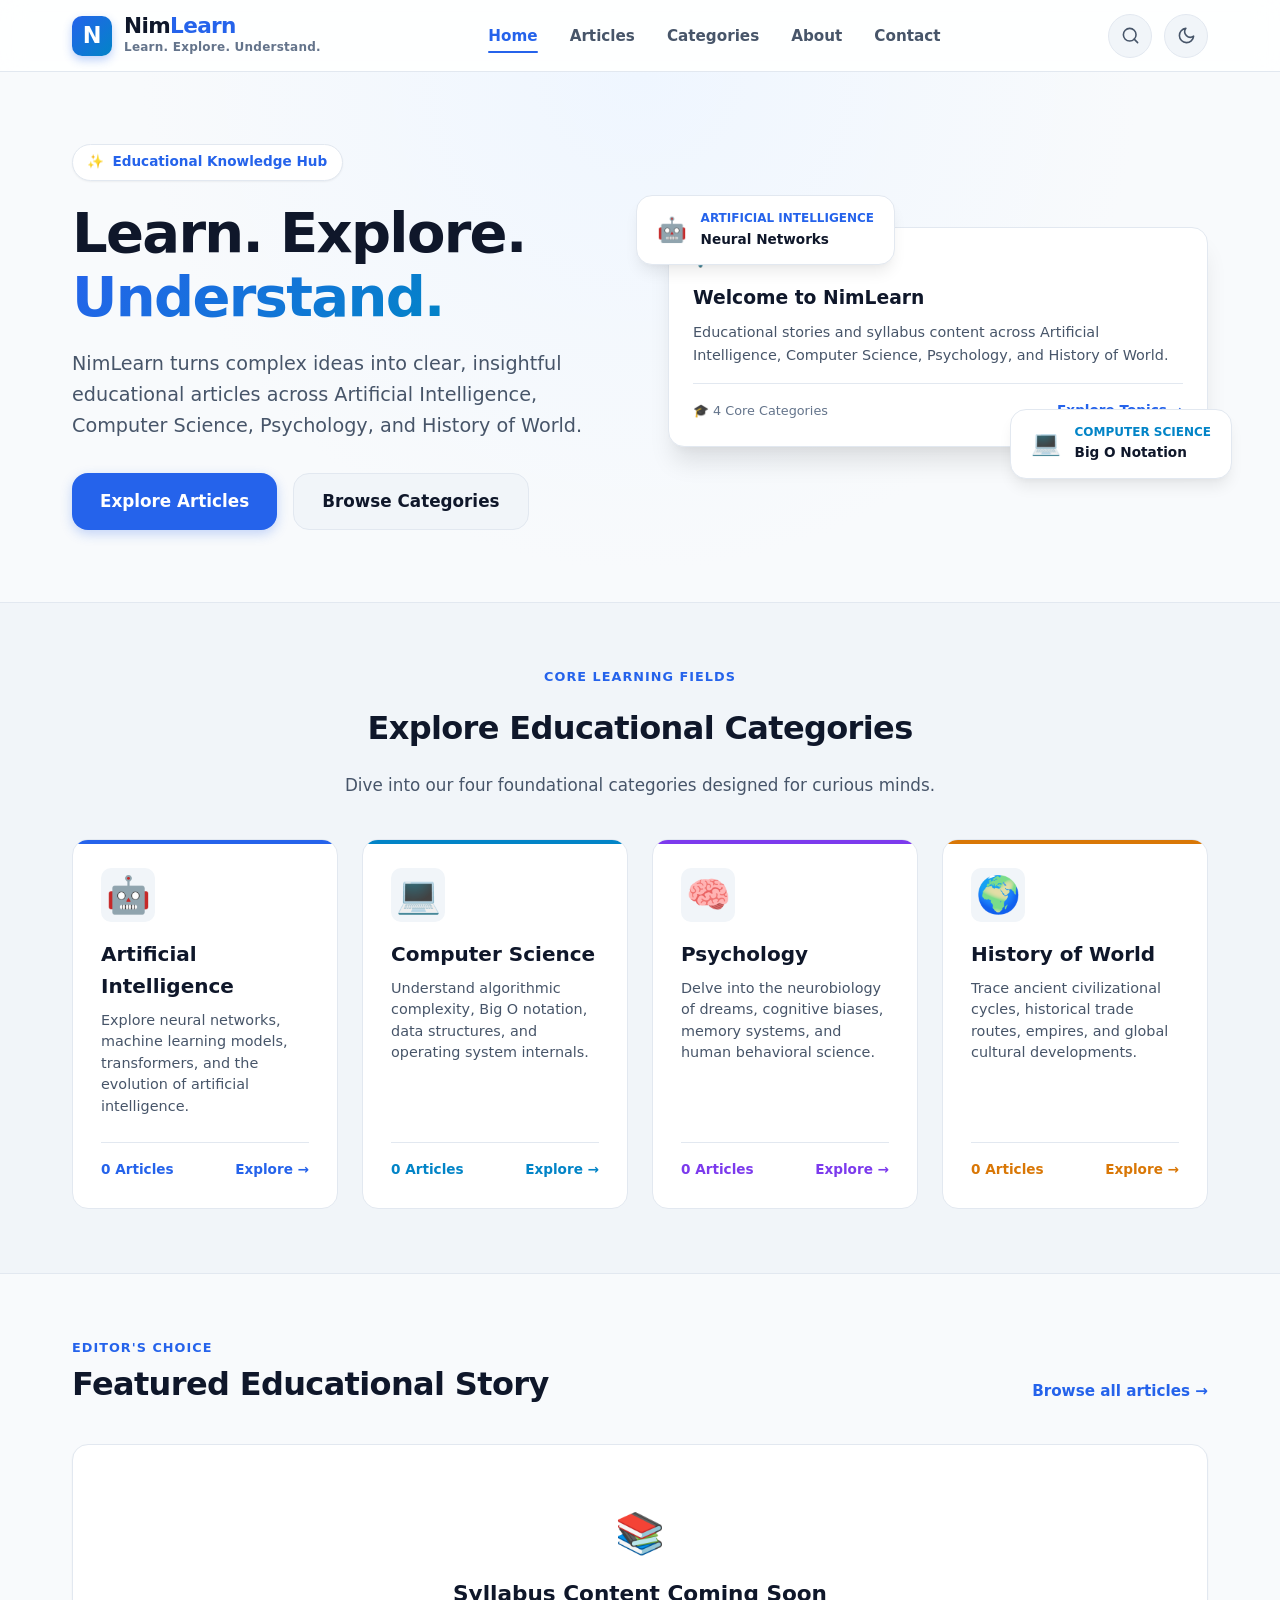
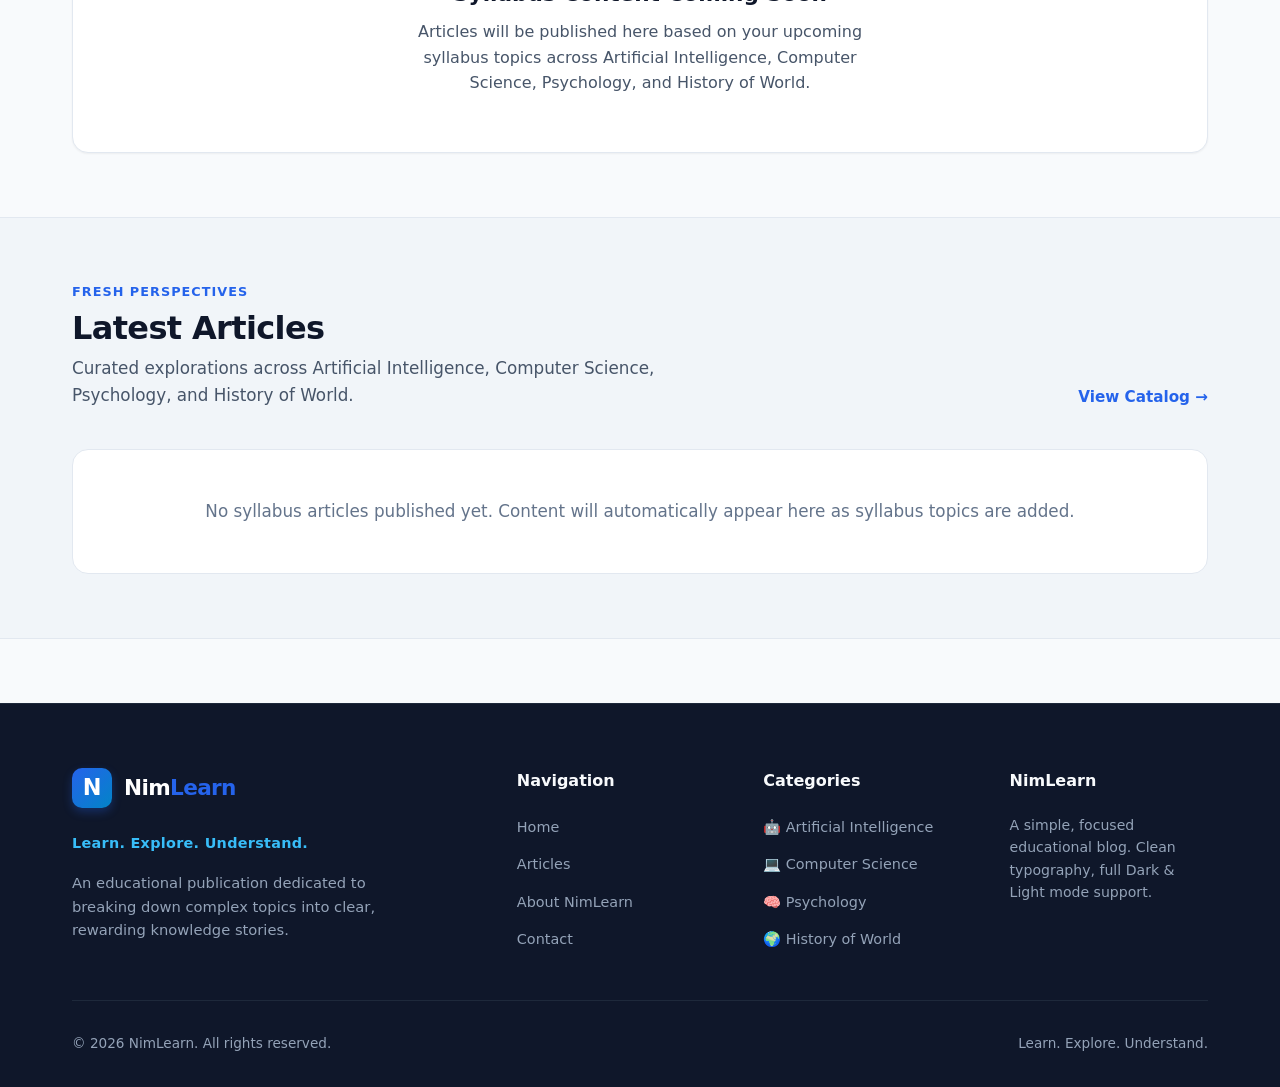
==== commit 964971ef: "Clear dummy articles and set up dynamic syllabus article counter" ====
--- a/index.html
+++ b/index.html
@@ -90,16 +90,16 @@
             <div class="hero-orbit-card hero-card-main">
               <div>
                 <div class="hero-card-badge">
-                  <span>💡</span> SPOTLIGHT ARTICLE
+                  <span>💡</span> KNOWLEDGE HUB
                 </div>
-                <h3 style="margin-top: 0.75rem;">"How Artificial Neural Networks Actually Learn"</h3>
+                <h3 style="margin-top: 0.75rem;">Welcome to NimLearn</h3>
                 <p style="font-size: 0.9rem; color: var(--text-secondary); margin-top: 0.5rem;">
-                  Demystifying backpropagation, loss functions, and how mathematical weights simulate biological intuition.
+                  Educational stories and syllabus content across Artificial Intelligence, Computer Science, Psychology, and History of World.
                 </p>
               </div>
               <div style="display: flex; align-items: center; justify-content: space-between; border-top: 1px solid var(--border-color); padding-top: 1rem;">
-                <span style="font-size: 0.8rem; color: var(--text-muted);">🤖 Artificial Intelligence</span>
-                <a href="article.html?id=1" style="font-size: 0.85rem; font-weight: 700; color: var(--accent-primary);">Read Story →</a>
+                <span style="font-size: 0.8rem; color: var(--text-muted);">🎓 4 Core Categories</span>
+                <a href="#categories" style="font-size: 0.85rem; font-weight: 700; color: var(--accent-primary);">Explore Topics →</a>
               </div>
             </div>
 
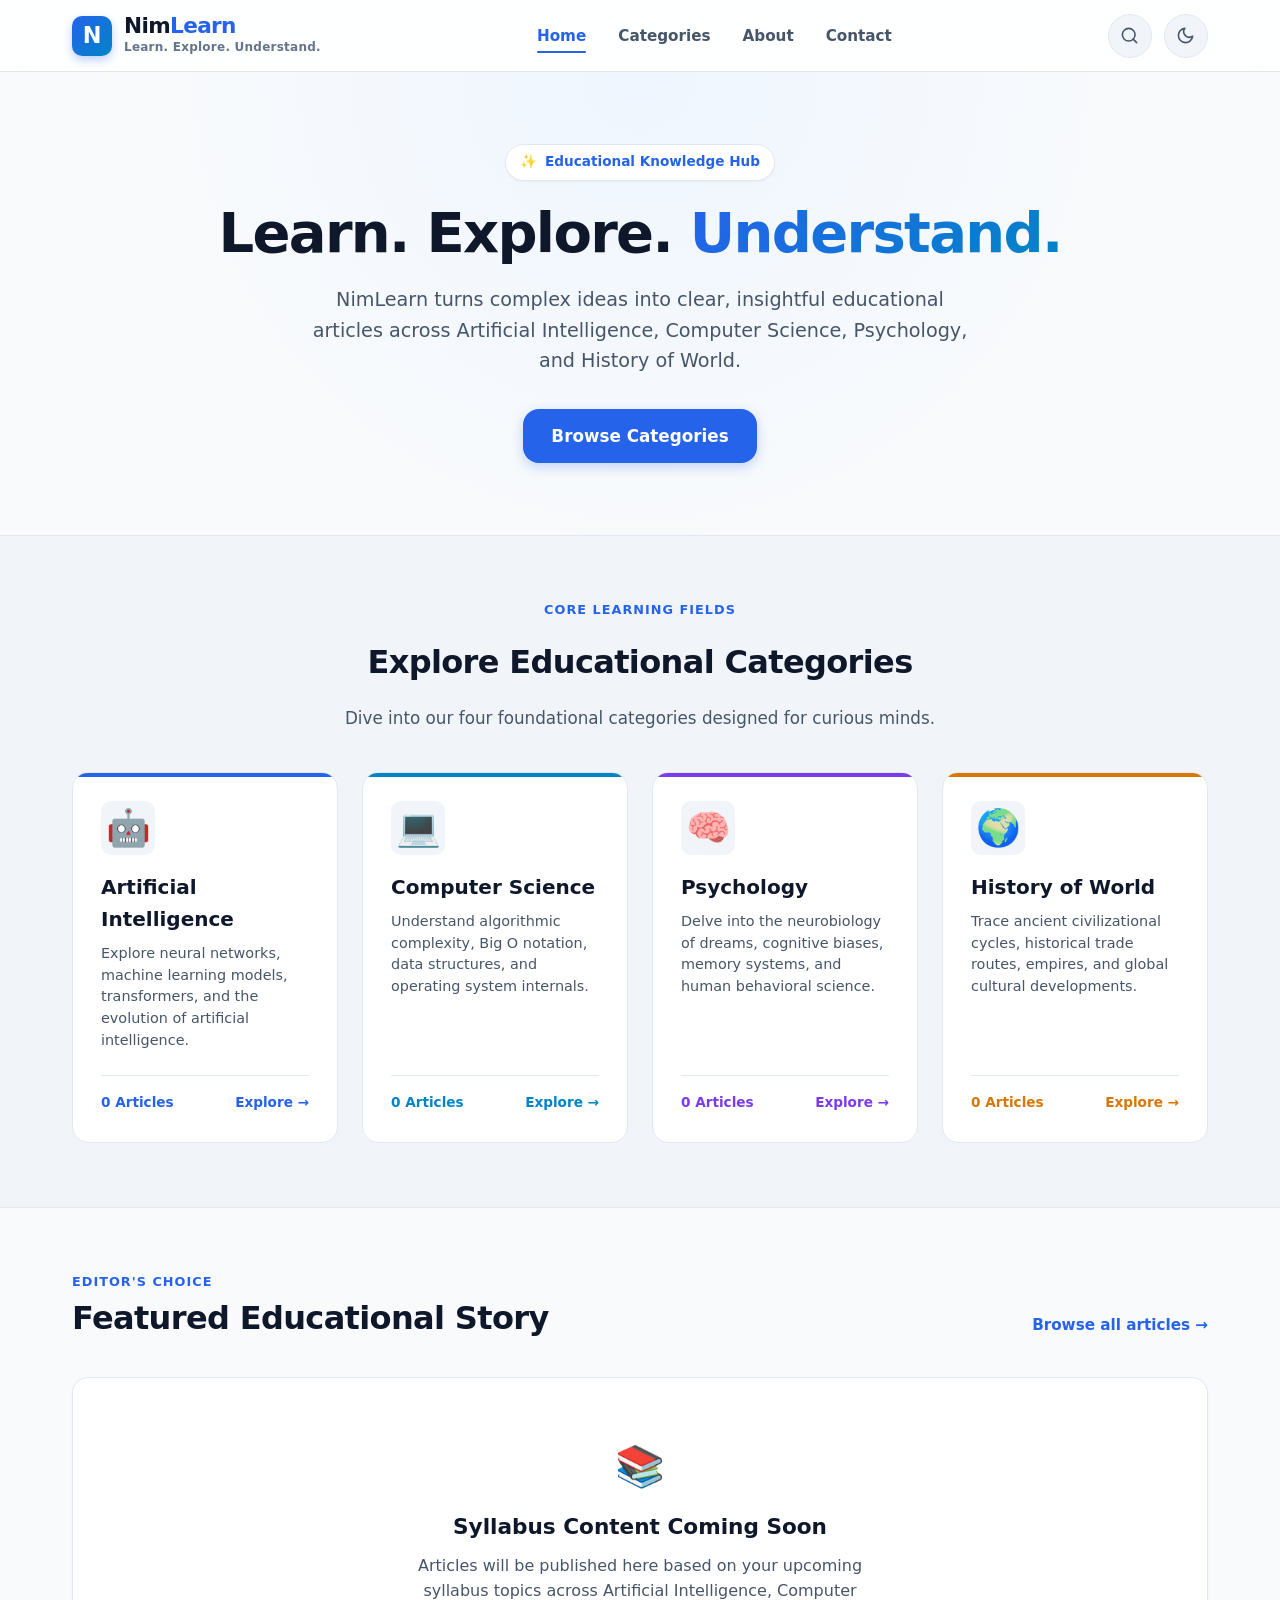
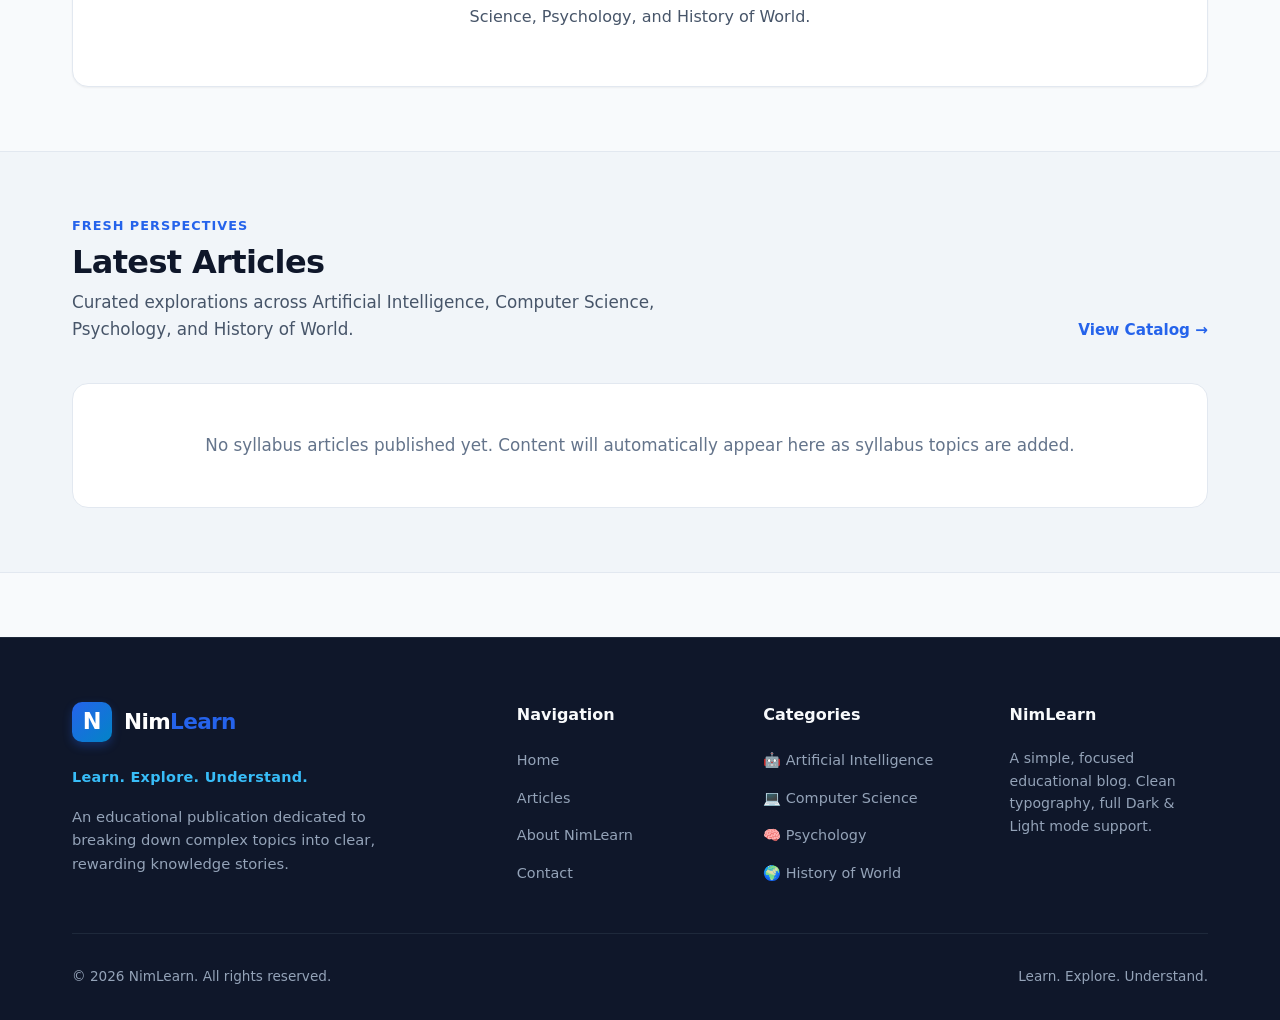
==== commit 8d82308e: "Remove marked items: Articles nav link, Explore Articles button, and hero visual card stack" ====
--- a/index.html
+++ b/index.html
@@ -27,7 +27,6 @@
       <nav aria-label="Main Navigation">
         <ul class="nav-links">
           <li><a href="index.html" class="nav-link active">Home</a></li>
-          <li><a href="blog.html" class="nav-link">Articles</a></li>
           <li><a href="#categories" class="nav-link">Categories</a></li>
           <li><a href="about.html" class="nav-link">About</a></li>
           <li><a href="contact.html" class="nav-link">Contact</a></li>
@@ -72,44 +71,7 @@
             NimLearn turns complex ideas into clear, insightful educational articles across Artificial Intelligence, Computer Science, Psychology, and History of World.
           </p>
           <div class="hero-buttons">
-            <a href="blog.html" class="btn btn-primary btn-lg">Explore Articles</a>
-            <a href="#categories" class="btn btn-secondary btn-lg">Browse Categories</a>
-          </div>
-        </div>
-
-        <div class="hero-visual">
-          <div class="hero-card-stack">
-            <div class="hero-orbit-card hero-card-float-1">
-              <span style="font-size: 1.5rem;">🤖</span>
-              <div>
-                <div style="font-size: 0.75rem; font-weight: 800; color: var(--category-ai);">ARTIFICIAL INTELLIGENCE</div>
-                <div style="font-size: 0.85rem; font-weight: 700;">Neural Networks</div>
-              </div>
-            </div>
-
-            <div class="hero-orbit-card hero-card-main">
-              <div>
-                <div class="hero-card-badge">
-                  <span>💡</span> KNOWLEDGE HUB
-                </div>
-                <h3 style="margin-top: 0.75rem;">Welcome to NimLearn</h3>
-                <p style="font-size: 0.9rem; color: var(--text-secondary); margin-top: 0.5rem;">
-                  Educational stories and syllabus content across Artificial Intelligence, Computer Science, Psychology, and History of World.
-                </p>
-              </div>
-              <div style="display: flex; align-items: center; justify-content: space-between; border-top: 1px solid var(--border-color); padding-top: 1rem;">
-                <span style="font-size: 0.8rem; color: var(--text-muted);">🎓 4 Core Categories</span>
-                <a href="#categories" style="font-size: 0.85rem; font-weight: 700; color: var(--accent-primary);">Explore Topics →</a>
-              </div>
-            </div>
-
-            <div class="hero-orbit-card hero-card-float-2">
-              <span style="font-size: 1.5rem;">💻</span>
-              <div>
-                <div style="font-size: 0.75rem; font-weight: 800; color: var(--category-cs);">COMPUTER SCIENCE</div>
-                <div style="font-size: 0.85rem; font-weight: 700;">Big O Notation</div>
-              </div>
-            </div>
+            <a href="#categories" class="btn btn-primary btn-lg">Browse Categories</a>
           </div>
         </div>
       </div>
--- a/css/style.css
+++ b/css/style.css
@@ -450,10 +450,10 @@
 }
 
 .hero-grid {
-  display: grid;
-  grid-template-columns: 1fr 1fr;
-  gap: 3.5rem;
-  align-items: center;
+  display: flex;
+  flex-direction: column;
+  align-items: center;
+  text-align: center;
 }
 
 .hero-tag {
@@ -491,11 +491,14 @@
   color: var(--text-secondary);
   line-height: 1.6;
   margin-bottom: 2rem;
-  max-width: 520px;
+  max-width: 680px;
+  margin-left: auto;
+  margin-right: auto;
 }
 
 .hero-buttons {
   display: flex;
+  justify-content: center;
   gap: 1rem;
   flex-wrap: wrap;
 }
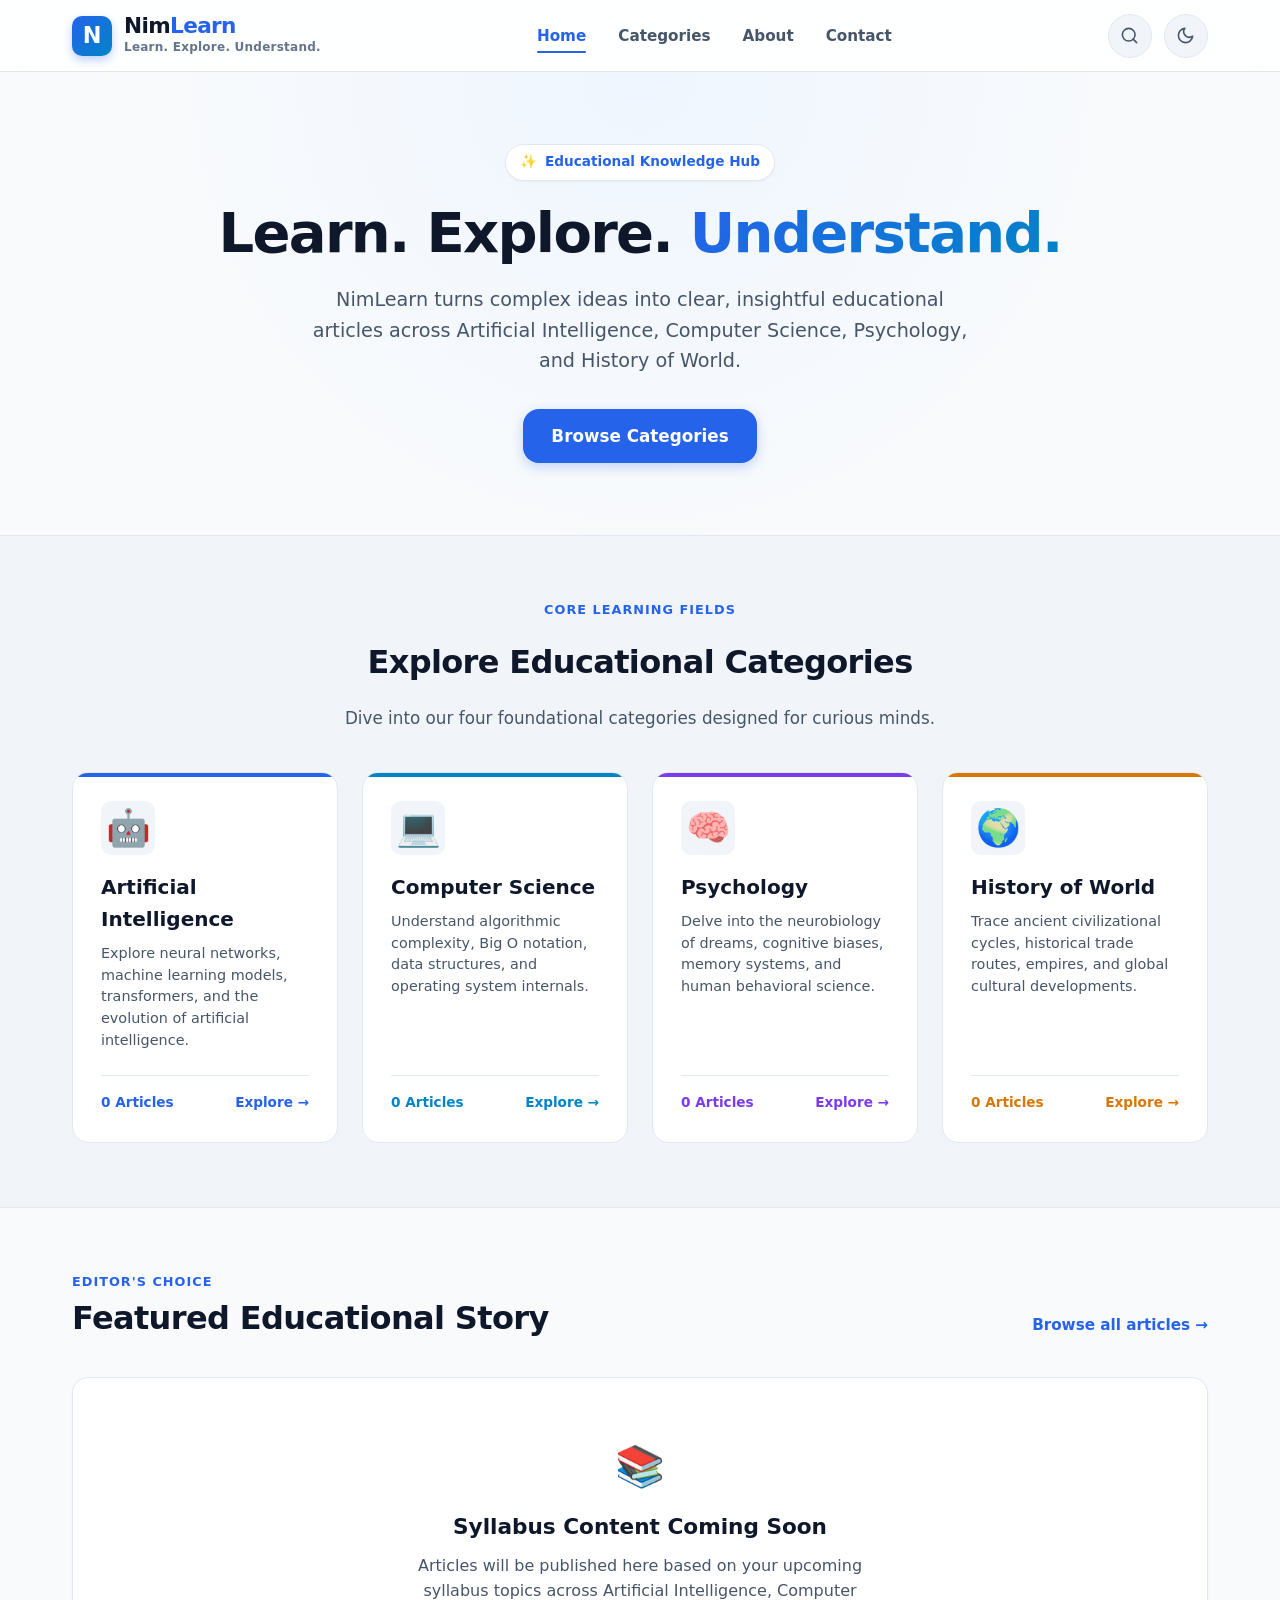
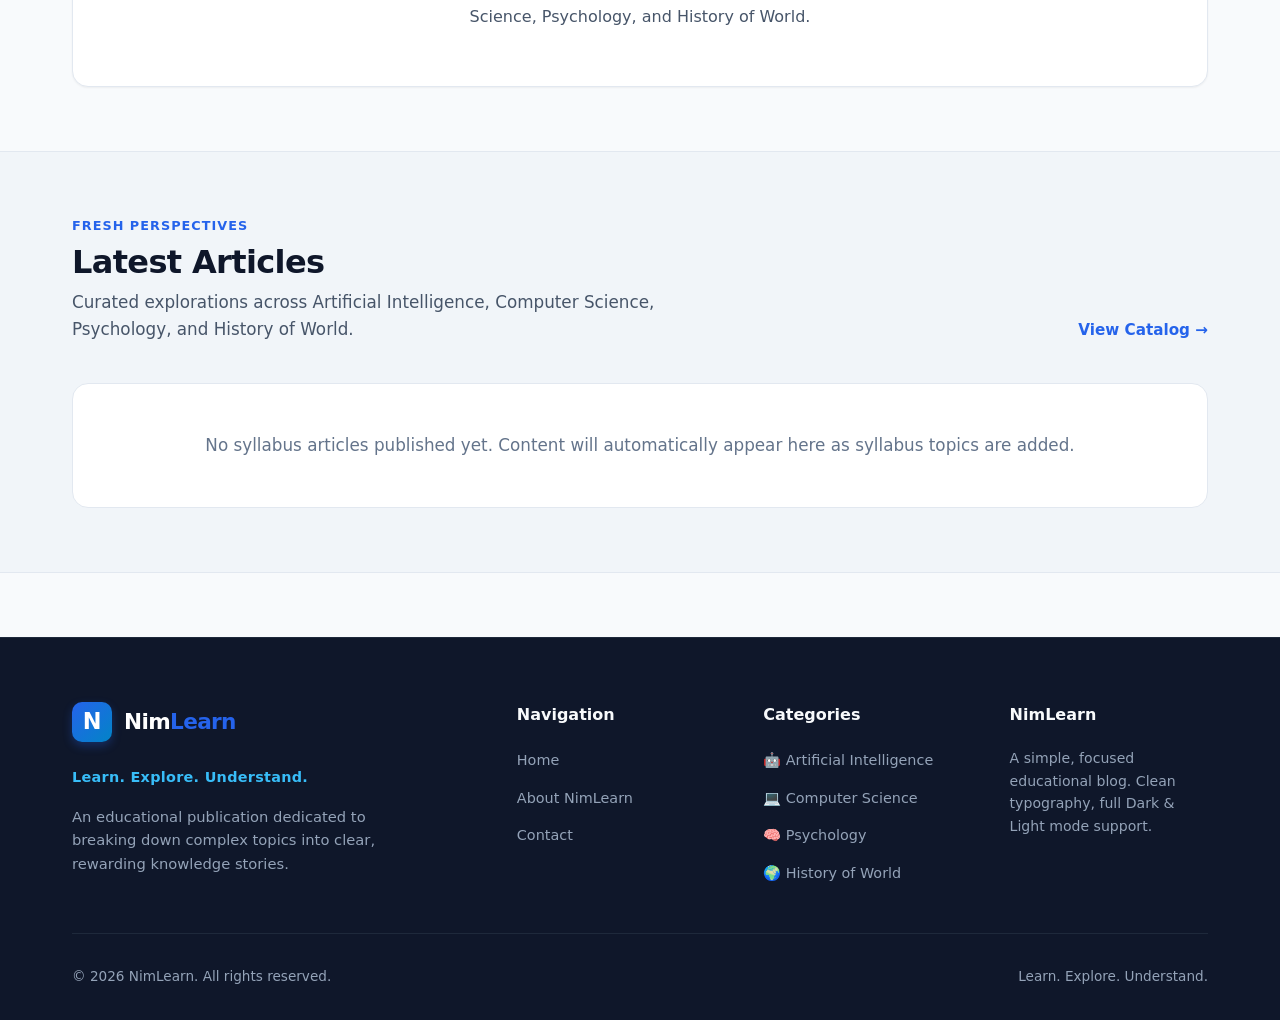
==== commit 079326b8: "Remove Articles link from footer navigation across all pages" ====
--- a/index.html
+++ b/index.html
@@ -143,7 +143,6 @@
           <h4 class="footer-heading">Navigation</h4>
           <ul class="footer-links">
             <li><a href="index.html" class="footer-link">Home</a></li>
-            <li><a href="blog.html" class="footer-link">Articles</a></li>
             <li><a href="about.html" class="footer-link">About NimLearn</a></li>
             <li><a href="contact.html" class="footer-link">Contact</a></li>
           </ul>
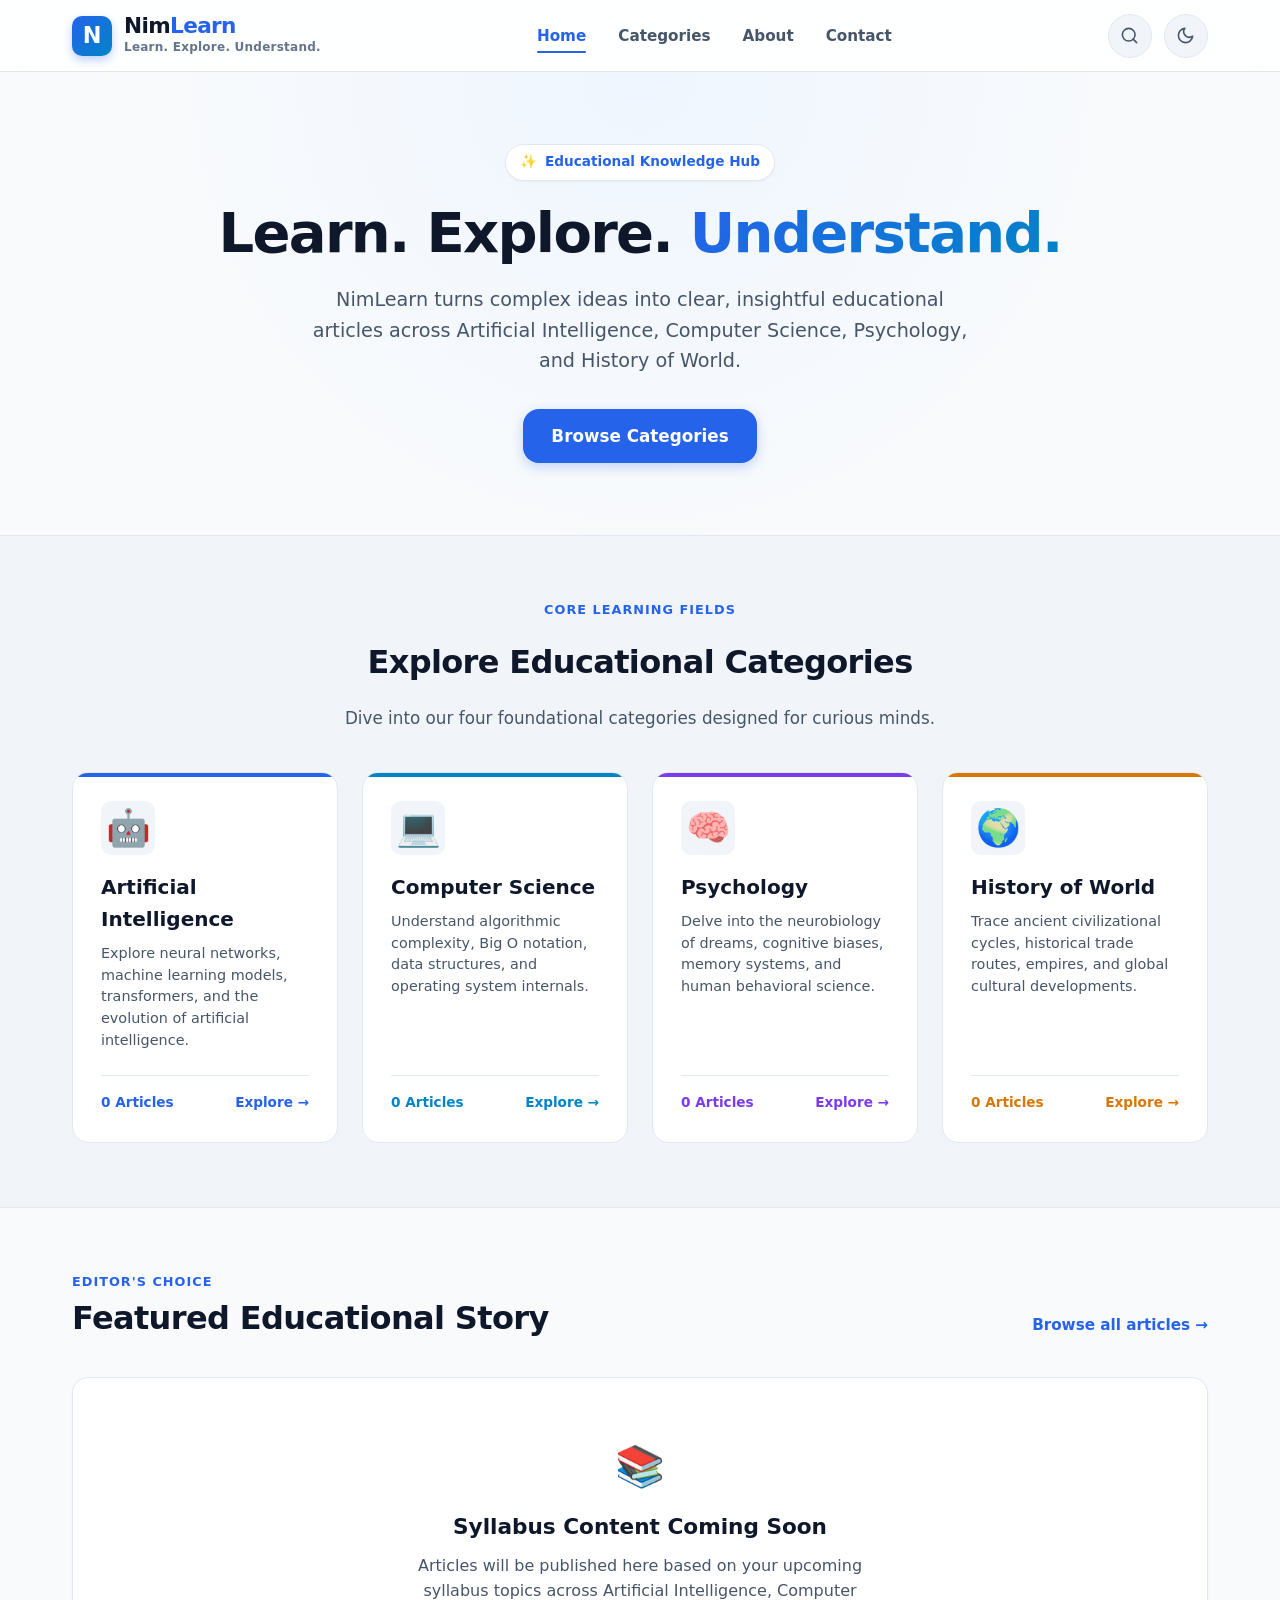
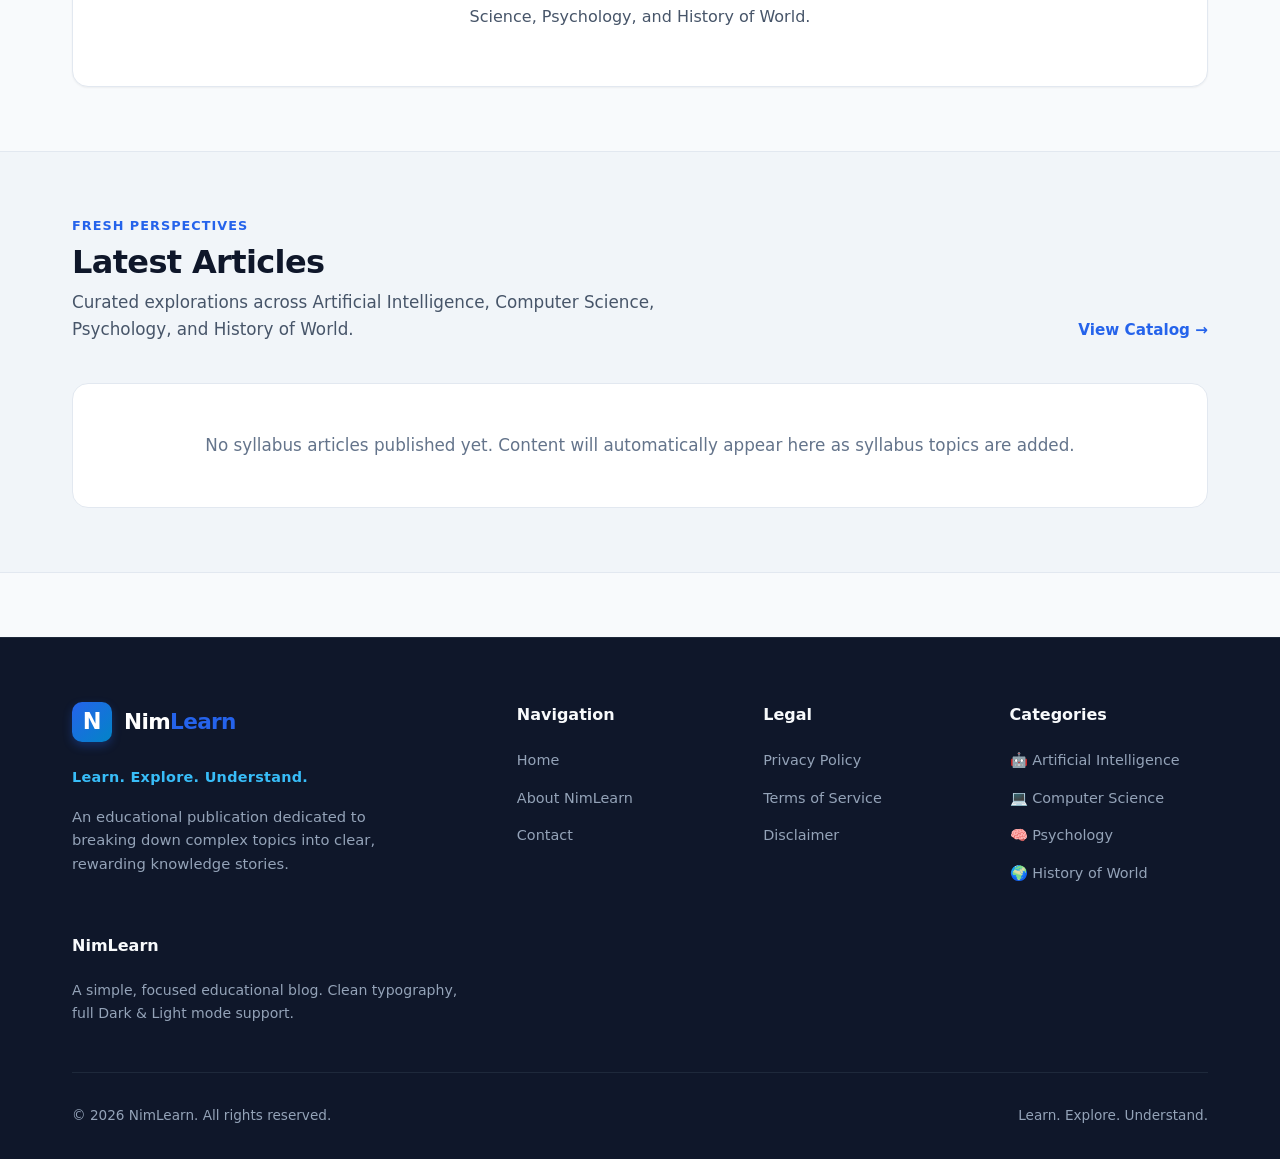
==== commit 62f5ea72: "Add AdSense mandatory compliance pages: Privacy Policy, Terms of Service, Disclaimer and update site" ====
--- a/index.html
+++ b/index.html
@@ -149,6 +149,15 @@
         </div>
 
         <div>
+          <h4 class="footer-heading">Legal</h4>
+          <ul class="footer-links">
+            <li><a href="privacy-policy.html" class="footer-link">Privacy Policy</a></li>
+            <li><a href="terms-of-service.html" class="footer-link">Terms of Service</a></li>
+            <li><a href="disclaimer.html" class="footer-link">Disclaimer</a></li>
+          </ul>
+        </div>
+
+        <div>
           <h4 class="footer-heading">Categories</h4>
           <ul class="footer-links">
             <li><a href="categories/artificial-intelligence.html" class="footer-link">🤖 Artificial Intelligence</a></li>
--- a/css/style.css
+++ b/css/style.css
@@ -1255,3 +1255,259 @@
   opacity: 1;
   transform: translateY(0);
 }
+
+/* --------------------------------------------------------------------------
+   Book Syllabus Layout Styles (Artificial Intelligence Book)
+   -------------------------------------------------------------------------- */
+.book-syllabus-wrapper {
+  margin-top: 1rem;
+}
+
+.book-header-banner {
+  background: linear-gradient(135deg, rgba(37, 99, 235, 0.12), rgba(2, 132, 199, 0.06));
+  border: 1px solid var(--border-color);
+  border-left: 5px solid var(--category-ai);
+  border-radius: var(--radius-lg);
+  padding: 2rem;
+  margin-bottom: 2.5rem;
+}
+
+.book-badge {
+  display: inline-flex;
+  align-items: center;
+  gap: 0.5rem;
+  padding: 0.35rem 0.85rem;
+  background-color: var(--category-ai);
+  color: #ffffff;
+  font-size: 0.8rem;
+  font-weight: 800;
+  border-radius: var(--radius-full);
+  letter-spacing: 0.03em;
+  margin-bottom: 1rem;
+}
+
+.book-main-title {
+  font-size: 2rem;
+  font-weight: 900;
+  margin-bottom: 0.5rem;
+  color: var(--text-primary);
+}
+
+.book-main-tagline {
+  font-size: 1.05rem;
+  color: var(--text-secondary);
+  line-height: 1.6;
+}
+
+.book-stats-strip {
+  display: flex;
+  gap: 2rem;
+  margin-top: 1.25rem;
+  padding-top: 1rem;
+  border-top: 1px solid var(--border-color);
+  flex-wrap: wrap;
+}
+
+.book-stat-item {
+  display: flex;
+  align-items: center;
+  gap: 0.5rem;
+  font-size: 0.9rem;
+  font-weight: 700;
+  color: var(--text-primary);
+}
+
+.book-parts-grid {
+  display: flex;
+  flex-direction: column;
+  gap: 2.5rem;
+}
+
+.book-part-card {
+  background-color: var(--bg-surface);
+  border: 1px solid var(--border-color);
+  border-radius: var(--radius-xl);
+  padding: 2rem;
+  box-shadow: var(--shadow-sm);
+  transition: transform var(--transition-normal), box-shadow var(--transition-normal);
+}
+
+.book-part-card:hover {
+  box-shadow: var(--shadow-md);
+}
+
+.book-part-header {
+  border-bottom: 2px solid var(--border-color);
+  padding-bottom: 1rem;
+  margin-bottom: 1.75rem;
+}
+
+.book-part-label {
+  font-size: 0.85rem;
+  font-weight: 900;
+  color: var(--category-ai);
+  text-transform: uppercase;
+  letter-spacing: 0.08em;
+  margin-bottom: 0.25rem;
+}
+
+.book-part-title {
+  font-size: 1.65rem;
+  font-weight: 800;
+  color: var(--text-primary);
+}
+
+.book-chapters-grid {
+  display: grid;
+  grid-template-columns: repeat(auto-fill, minmax(300px, 1fr));
+  gap: 1.5rem;
+}
+
+.book-chapter-card {
+  background-color: var(--bg-subtle);
+  border: 1px solid var(--border-color);
+  border-radius: var(--radius-lg);
+  padding: 1.5rem;
+  display: flex;
+  flex-direction: column;
+}
+
+.book-chapter-num {
+  font-size: 0.8rem;
+  font-weight: 800;
+  color: var(--text-muted);
+  margin-bottom: 0.35rem;
+  text-transform: uppercase;
+}
+
+.book-chapter-title {
+  font-size: 1.2rem;
+  font-weight: 800;
+  color: var(--text-primary);
+  margin-bottom: 1rem;
+  line-height: 1.35;
+}
+
+.book-topics-list {
+  list-style: none;
+  padding: 0;
+  margin: 0;
+  display: flex;
+  flex-direction: column;
+  gap: 0.5rem;
+}
+
+.book-topic-item {
+  display: flex;
+  align-items: flex-start;
+  gap: 0.6rem;
+  font-size: 0.92rem;
+  color: var(--text-secondary);
+  padding: 0.4rem 0.6rem;
+  border-radius: var(--radius-sm);
+  transition: background-color var(--transition-fast);
+  cursor: pointer;
+}
+
+.book-topic-item:hover {
+  background-color: var(--bg-surface);
+  color: var(--accent-primary);
+}
+
+.book-topic-bullet {
+  color: var(--category-ai);
+  font-weight: 900;
+  font-size: 0.85rem;
+  line-height: 1.4;
+}
+
+.book-topic-status {
+  margin-left: auto;
+  font-size: 0.72rem;
+  padding: 0.15rem 0.45rem;
+  border-radius: var(--radius-full);
+  background-color: var(--border-color);
+  color: var(--text-muted);
+  font-weight: 700;
+  white-space: nowrap;
+}
+
+.book-topic-status.has-content {
+  background-color: rgba(37, 99, 235, 0.15);
+  color: var(--category-ai);
+}
+
+/* Topic Reader Modal */
+.topic-reader-modal {
+  position: fixed;
+  top: 0;
+  left: 0;
+  width: 100vw;
+  height: 100vh;
+  background-color: rgba(0, 0, 0, 0.65);
+  backdrop-filter: blur(6px);
+  z-index: 1000;
+  display: flex;
+  justify-content: center;
+  align-items: center;
+  padding: 1.5rem;
+  opacity: 0;
+  pointer-events: none;
+  transition: opacity var(--transition-normal);
+}
+
+.topic-reader-modal.active {
+  opacity: 1;
+  pointer-events: auto;
+}
+
+.topic-modal-card {
+  background-color: var(--bg-surface);
+  border: 1px solid var(--border-color);
+  border-radius: var(--radius-xl);
+  max-width: 800px;
+  width: 100%;
+  max-height: 85vh;
+  display: flex;
+  flex-direction: column;
+  box-shadow: var(--shadow-xl);
+  overflow: hidden;
+}
+
+.topic-modal-header {
+  padding: 1.5rem 2rem;
+  border-bottom: 1px solid var(--border-color);
+  display: flex;
+  align-items: flex-start;
+  justify-content: space-between;
+  background-color: var(--bg-subtle);
+}
+
+.topic-modal-body {
+  padding: 2rem;
+  overflow-y: auto;
+  font-size: 1.05rem;
+  line-height: 1.75;
+  color: var(--text-primary);
+}
+
+.modal-close-btn {
+  background: var(--bg-surface);
+  border: 1px solid var(--border-color);
+  border-radius: var(--radius-full);
+  width: 38px;
+  height: 38px;
+  display: flex;
+  align-items: center;
+  justify-content: center;
+  cursor: pointer;
+  font-size: 1.1rem;
+  font-weight: 700;
+  color: var(--text-secondary);
+  transition: all var(--transition-fast);
+}
+
+.modal-close-btn:hover {
+  background-color: var(--accent-primary);
+  color: #ffffff;
+}
